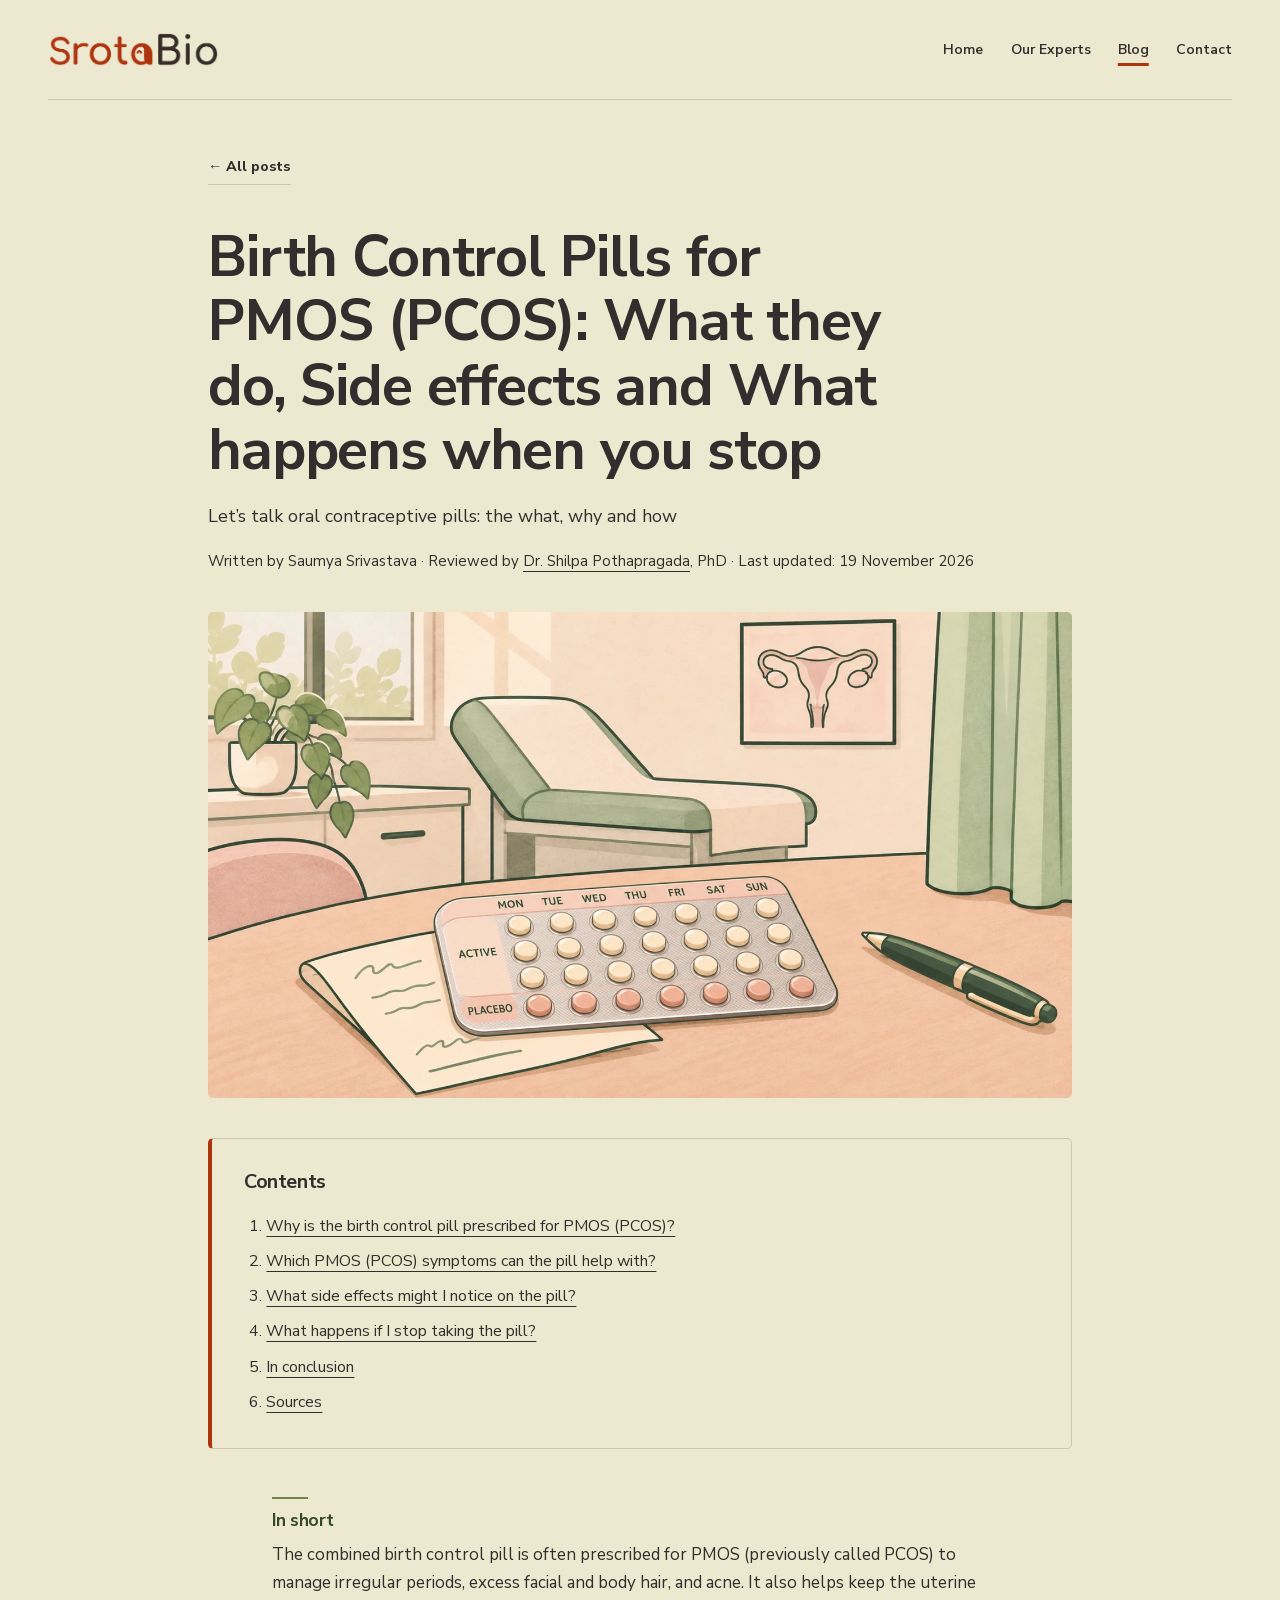
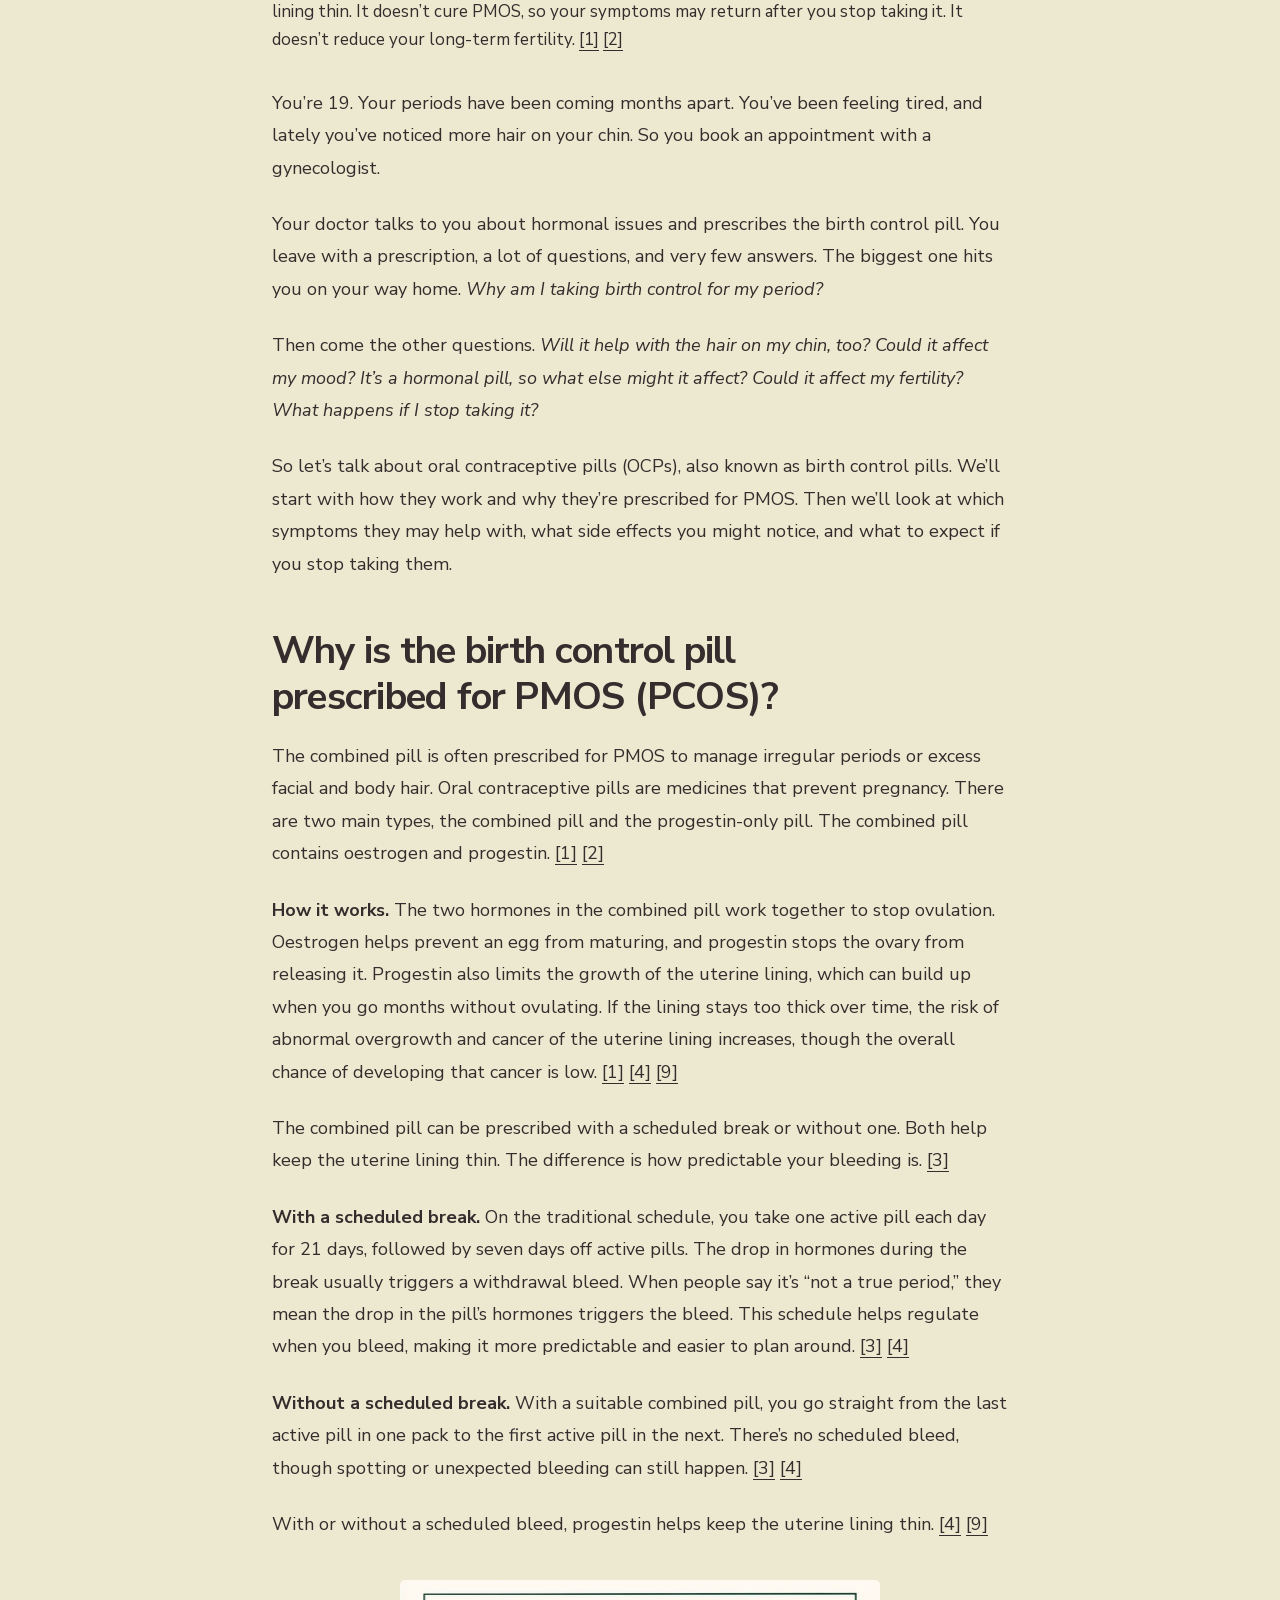
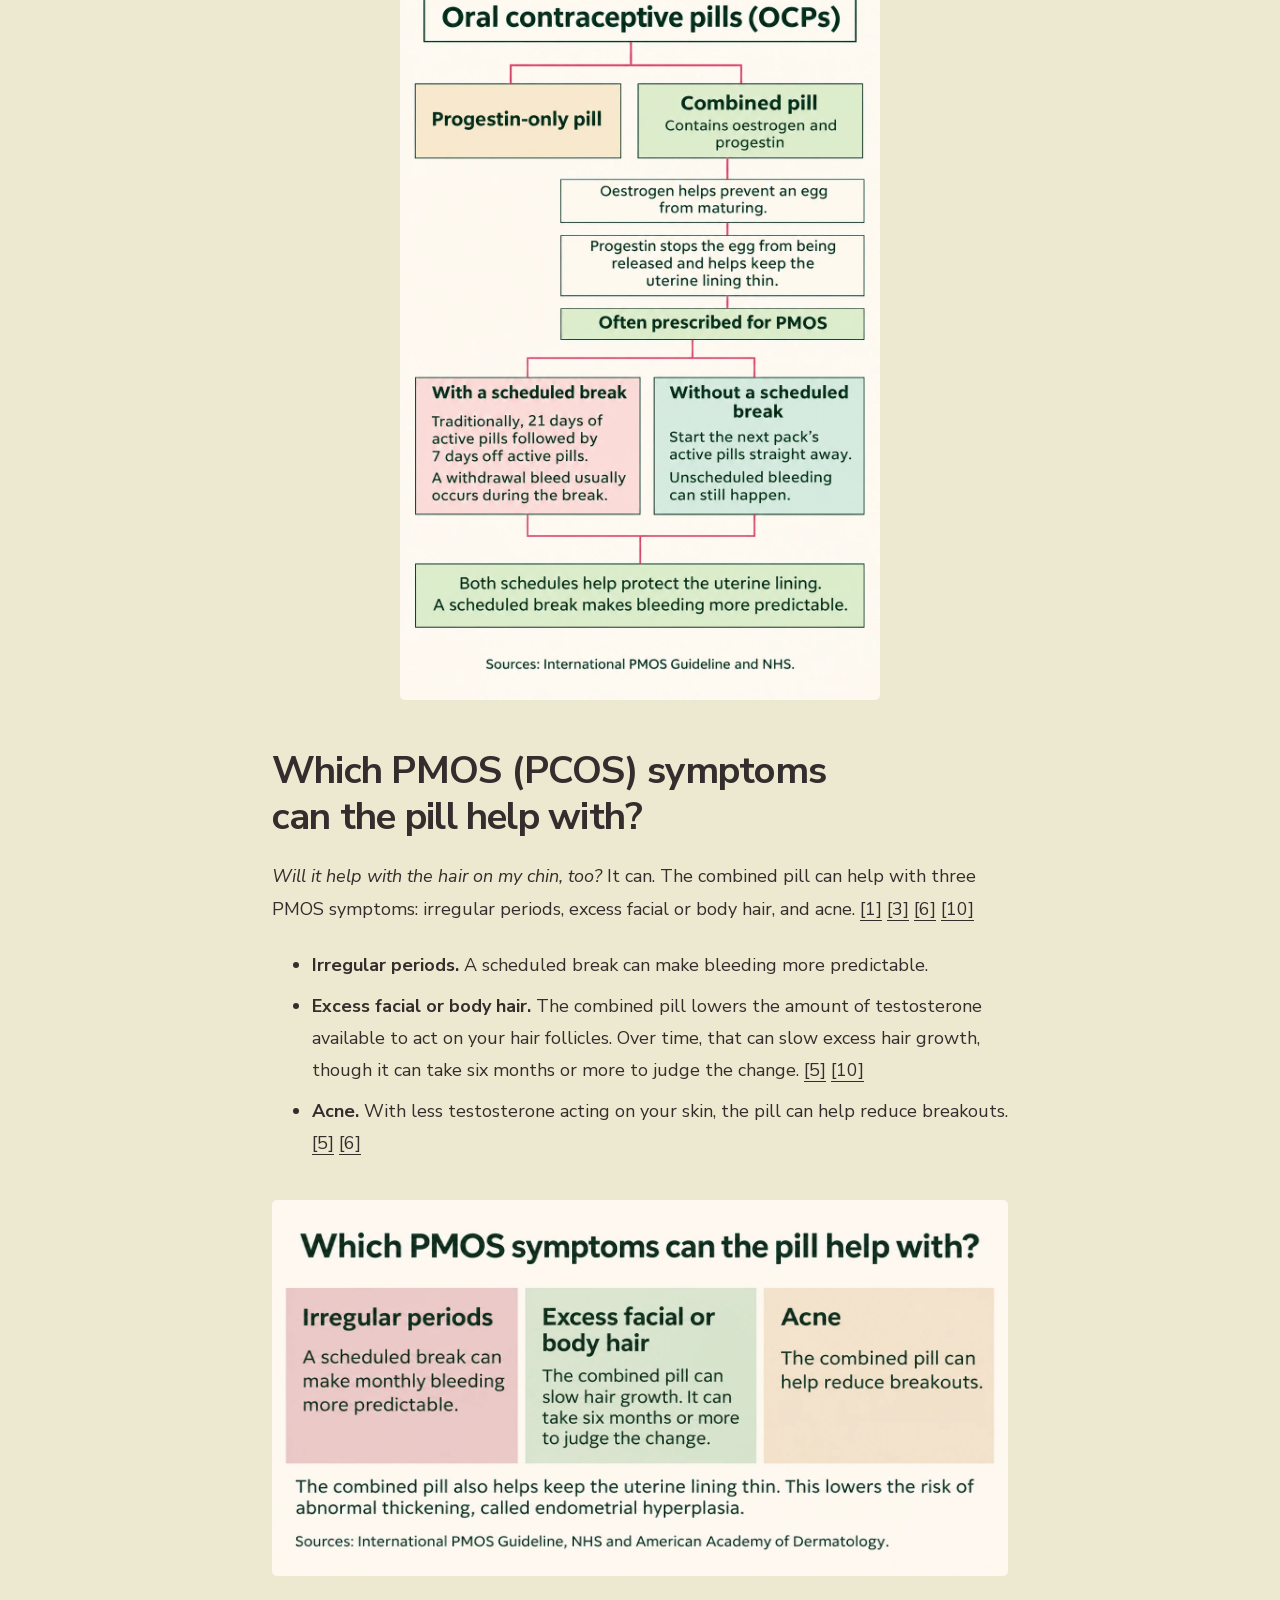
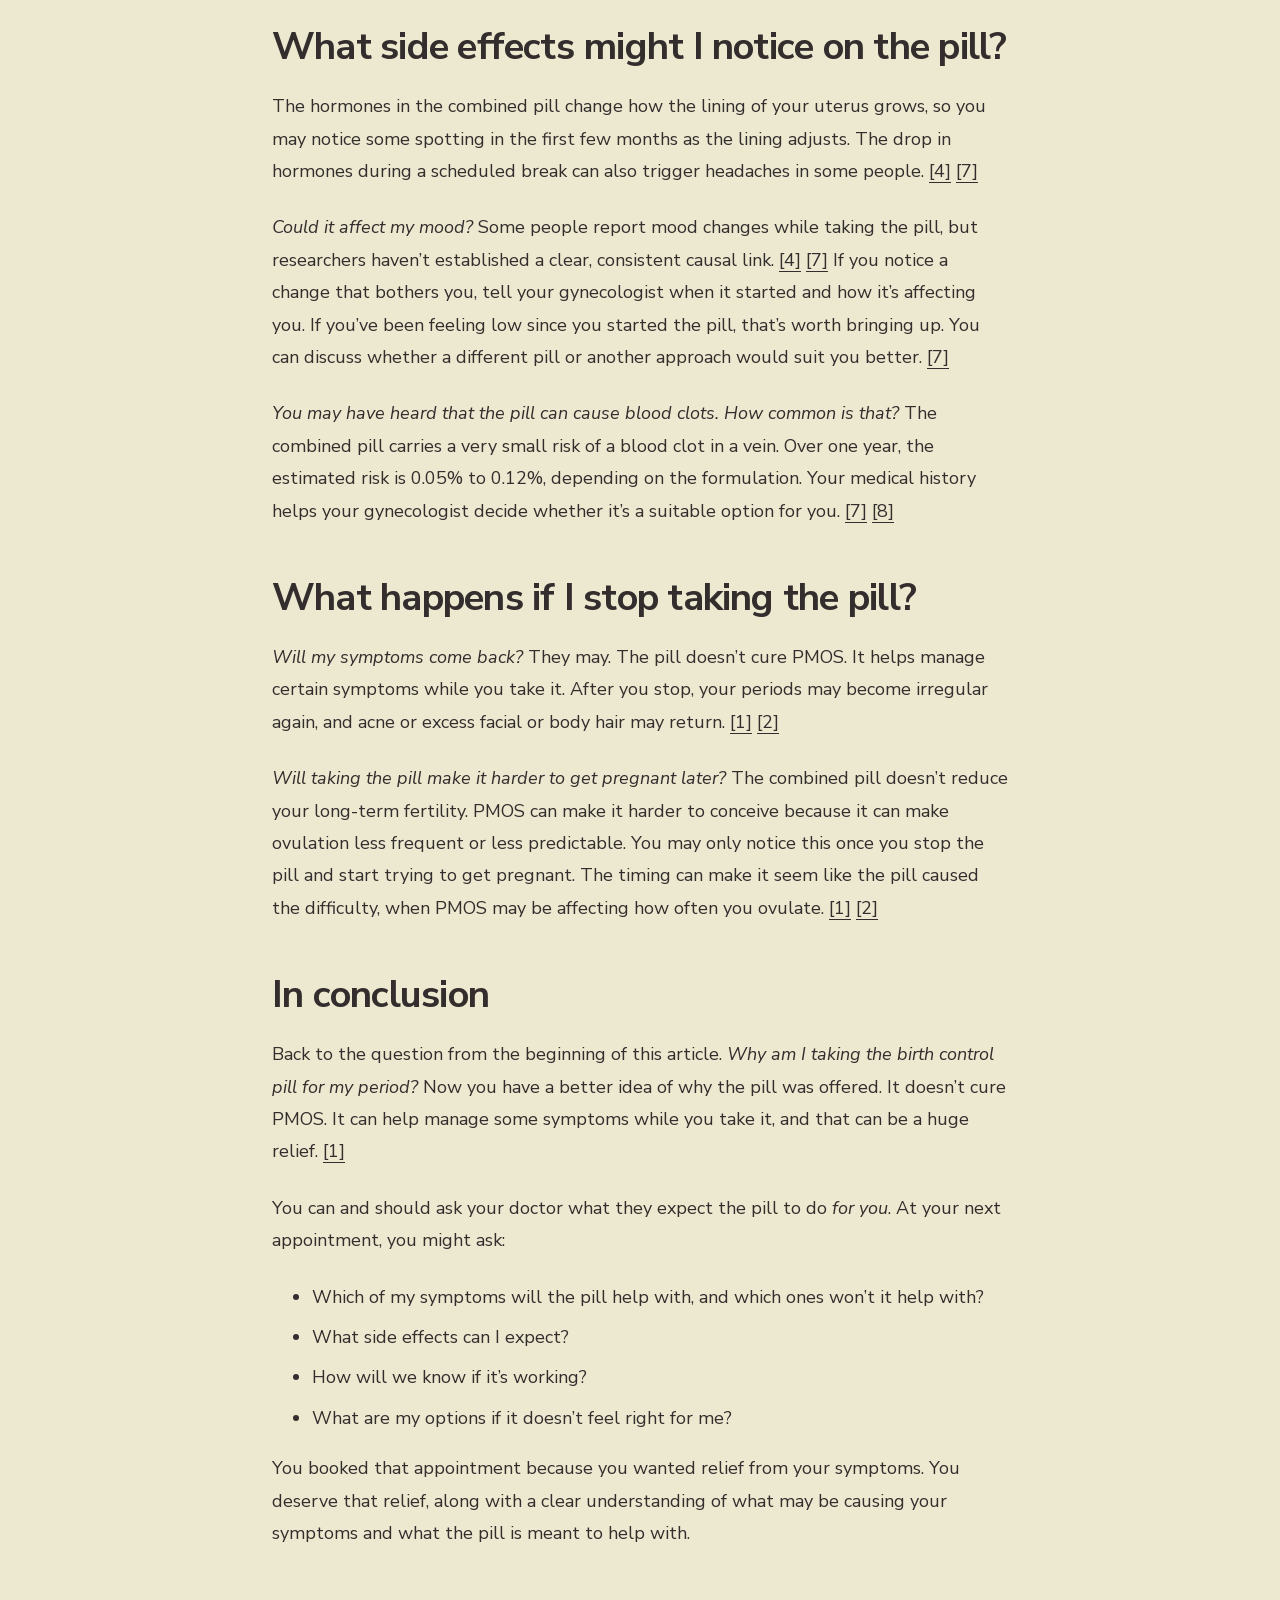
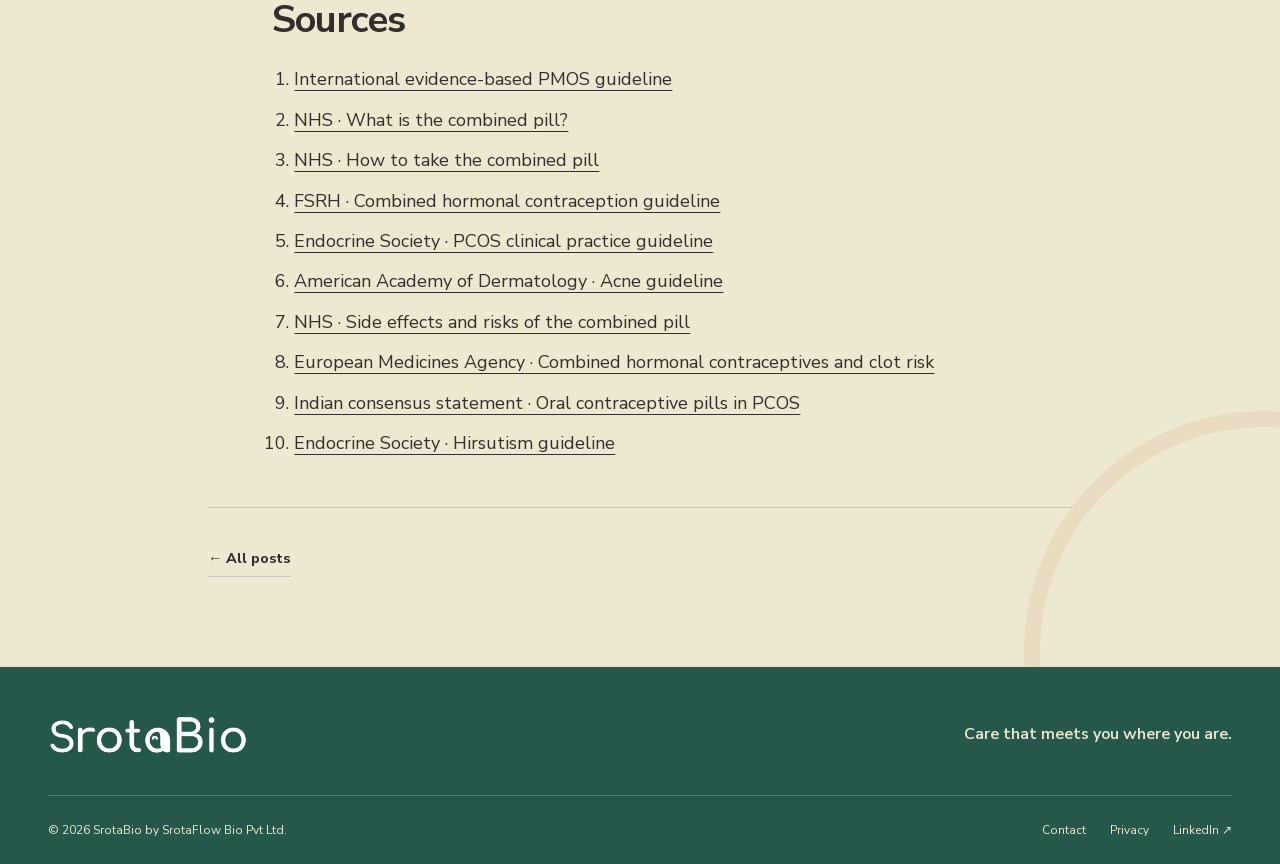
==== birth-control-pill-pmos-pcos/index.html @ 7d7db30c "Add the birth control pills for PMOS article" ====
<!doctype html>
<html lang="en">
<head>
    <script async src="https://www.googletagmanager.com/gtm.js?id=GTM-58PBRJK6"></script>
<script>
  window.dataLayer = window.dataLayer || [];
  function gtag(){dataLayer.push(arguments);}
  gtag('js', new Date());
</script>
<meta charset="utf-8">
<meta name="viewport" content="width=device-width, initial-scale=1"><title>Birth Control Pills for PMOS (PCOS): What they do, Side effects and What happens when you stop · SrotaBio</title>
<meta name="description" content="Why the birth control pill is prescribed for PMOS (PCOS), which symptoms it helps with, side effects, and what happens when you stop.">
<meta name="theme-color" content="#EDE9D0">
<meta property="og:title" content="Birth Control Pills for PMOS (PCOS): What they do, Side effects and What happens when you stop · SrotaBio">
<meta property="og:description" content="Why the birth control pill is prescribed for PMOS (PCOS), which symptoms it helps with, side effects, and what happens when you stop.">
<meta property="og:type" content="article">
<meta property="og:site_name" content="SrotaBio">
<link rel="icon" href="../assets/identity/favicon.png?v=20261113-2" sizes="32x32">
<link rel="apple-touch-icon" href="../assets/identity/apple-touch-icon.png?v=20261113-2">
<link rel="stylesheet" href="../styles.css?v=20261113-1">
<script defer src="../site-config.js?v=20261113-4">
</script>
<script defer src="../script.js?v=20261113-4">
</script>
<link rel="stylesheet" href="../footer.css?v=20261113-6">
<link rel="stylesheet" href="../blog.css">
<link rel="canonical" href="https://srotabio.com/birth-control-pill-pmos-pcos/">
<meta property="og:url" content="https://srotabio.com/birth-control-pill-pmos-pcos/">
<meta property="og:image" content="https://srotabio.com/assets/blog/birth-control-pill-pmos-pcos/birth-control-pills.webp">
<script type="application/ld+json">
{
  "@context": "https://schema.org",
  "@type": "MedicalWebPage",
  "headline": "Birth Control Pills for PMOS (PCOS): What They Do, Side Effects and Stopping",
  "description": "Why the birth control pill is prescribed for PMOS (PCOS), which symptoms it helps with, side effects, and what happens when you stop.",
  "url": "https://srotabio.com/birth-control-pill-pmos-pcos/",
  "inLanguage": "en",
  "datePublished": "2026-11-19",
  "dateModified": "2026-11-19",
  "lastReviewed": "2026-11-19",
  "author": {
    "@type": "Person",
    "name": "Saumya Srivastava"
  },
  "reviewedBy": {
    "@type": "Person",
    "name": "Dr. Shilpa Pothapragada",
    "honorificSuffix": "PhD",
    "jobTitle": "Chief Scientific Advisor, SrotaBio"
  },
  "publisher": {
    "@type": "Organization",
    "name": "SrotaBio",
    "url": "https://srotabio.com"
  },
  "about": {
    "@type": "MedicalCondition",
    "name": "Polyendocrine metabolic ovarian syndrome (PMOS)",
    "alternateName": "Polycystic ovary syndrome (PCOS)"
  },
  "mentions": {
    "@type": "Drug",
    "name": "Combined oral contraceptive pill"
  },
  "citation": [
    "https://www.monash.edu/medicine/mchri/pcos/guideline",
    "https://www.nhs.uk/contraception/methods-of-contraception/combined-pill/what-is-it/",
    "https://www.nhs.uk/contraception/methods-of-contraception/combined-pill/how-to-take-it/",
    "https://www.cosrh.org/Common/Uploaded%20files/documents/fsrh-guideline-combined-hormonal-contraception-october-2023.pdf",
    "https://pmc.ncbi.nlm.nih.gov/articles/PMC5399492/",
    "https://www.aad.org/member/clinical-quality/guidelines/acne",
    "https://www.nhs.uk/contraception/methods-of-contraception/combined-pill/side-effects/",
    "https://www.ema.europa.eu/en/documents/referral/benefits-combined-hormonal-contraceptives-chcs-continue-outweigh-risks_en.pdf",
    "https://pmc.ncbi.nlm.nih.gov/articles/PMC6094524/",
    "https://www.endocrine.org/clinical-practice-guidelines/hirsutism"
  ]
}
</script>
</head>
<body class="blog-page">
<a class="skip-link" href="#main">Skip to content</a>
<header class="site-header wrap"><a class="brand" href="../index.html" aria-label="SrotaBio home"><img src="../assets/identity/srotabio-wordmark-light.png?v=20261113-2" width="728" height="146" alt="SrotaBio"></a>
<button class="menu-toggle" aria-expanded="false" aria-controls="navigation">Menu <span aria-hidden="true">+</span>
</button>
<nav id="navigation" aria-label="Main navigation"><a href="../index.html">Home</a><a href="../experts.html">Our Experts</a><a href="../blog.html" aria-current="location">Blog</a><a href="../contact.html">Contact</a>
</nav>
</header>
<main id="main">
<article class="post post-pill wrap">
<header class="post-header">
<a class="text-link" href="../blog.html">← All posts</a>
<h1>Birth Control Pills for PMOS (PCOS): What they do, Side effects and What happens when you stop</h1>
<p class="post-subtitle">Let’s talk oral contraceptive pills: the what, why and how</p>
<p class="post-byline">Written by Saumya Srivastava · Reviewed by <a href="../experts.html">Dr. Shilpa Pothapragada</a>, PhD · Last updated: <time datetime="2026-11-19">19 November 2026</time></p>
</header>
<figure class="post-figure">
<img src="../assets/blog/birth-control-pill-pmos-pcos/birth-control-pills.webp" width="1536" height="864" alt="Illustration of a birth control pill pack on a desk in a clinic" fetchpriority="high">
</figure>
<nav class="post-contents" aria-labelledby="contents-title">
<h2 id="contents-title">Contents</h2>
<ol>
<li><a href="#why-the-pill-is-prescribed">Why is the birth control pill prescribed for PMOS (PCOS)?</a></li>
<li><a href="#symptoms-the-pill-can-help-with">Which PMOS (PCOS) symptoms can the pill help with?</a></li>
<li><a href="#possible-side-effects">What side effects might I notice on the pill?</a></li>
<li><a href="#what-happens-when-you-stop">What happens if I stop taking the pill?</a></li>
<li><a href="#conclusion">In conclusion</a></li>
<li><a href="#sources">Sources</a></li>
</ol>
</nav>
<div class="post-body">
<section class="post-summary" aria-labelledby="in-short">
<h2 id="in-short">In short</h2>
<p>The combined birth control pill is often prescribed for PMOS (previously called PCOS) to manage irregular periods, excess facial and body hair, and acne. It also helps keep the uterine lining thin. It doesn’t cure PMOS, so your symptoms may return after you stop taking it. It doesn’t reduce your long-term fertility. <a href="https://www.monash.edu/medicine/mchri/pcos/guideline">[1]</a> <a href="https://www.nhs.uk/contraception/methods-of-contraception/combined-pill/what-is-it/">[2]</a></p>
</section>
<p>You’re 19. Your periods have been coming months apart. You’ve been feeling tired, and lately you’ve noticed more hair on your chin. So you book an appointment with a gynecologist.</p>
<p>Your doctor talks to you about hormonal issues and prescribes the birth control pill. You leave with a prescription, a lot of questions, and very few answers. The biggest one hits you on your way home. <em>Why am I taking birth control for my period?</em></p>
<p>Then come the other questions. <em>Will it help with the hair on my chin, too? Could it affect my mood? It’s a hormonal pill, so what else might it affect? Could it affect my fertility? What happens if I stop taking it?</em></p>
<p>So let’s talk about oral contraceptive pills (OCPs), also known as birth control pills. We’ll start with how they work and why they’re prescribed for PMOS. Then we’ll look at which symptoms they may help with, what side effects you might notice, and what to expect if you stop taking them.</p>
<h2 id="why-the-pill-is-prescribed">Why is the birth control pill prescribed for PMOS (PCOS)?</h2>
<p>The combined pill is often prescribed for PMOS to manage irregular periods or excess facial and body hair. Oral contraceptive pills are medicines that prevent pregnancy. There are two main types, the combined pill and the progestin-only pill. The combined pill contains oestrogen and progestin. <a href="https://www.monash.edu/medicine/mchri/pcos/guideline">[1]</a> <a href="https://www.nhs.uk/contraception/methods-of-contraception/combined-pill/what-is-it/">[2]</a></p>
<p><strong>How it works.</strong> The two hormones in the combined pill work together to stop ovulation. Oestrogen helps prevent an egg from maturing, and progestin stops the ovary from releasing it. Progestin also limits the growth of the uterine lining, which can build up when you go months without ovulating. If the lining stays too thick over time, the risk of abnormal overgrowth and cancer of the uterine lining increases, though the overall chance of developing that cancer is low. <a href="https://www.monash.edu/medicine/mchri/pcos/guideline">[1]</a> <a href="https://www.cosrh.org/Common/Uploaded%20files/documents/fsrh-guideline-combined-hormonal-contraception-october-2023.pdf">[4]</a> <a href="https://pmc.ncbi.nlm.nih.gov/articles/PMC6094524/">[9]</a></p>
<p>The combined pill can be prescribed with a scheduled break or without one. Both help keep the uterine lining thin. The difference is how predictable your bleeding is. <a href="https://www.nhs.uk/contraception/methods-of-contraception/combined-pill/how-to-take-it/">[3]</a></p>
<p><strong>With a scheduled break.</strong> On the traditional schedule, you take one active pill each day for 21 days, followed by seven days off active pills. The drop in hormones during the break usually triggers a withdrawal bleed. When people say it’s “not a true period,” they mean the drop in the pill’s hormones triggers the bleed. This schedule helps regulate when you bleed, making it more predictable and easier to plan around. <a href="https://www.nhs.uk/contraception/methods-of-contraception/combined-pill/how-to-take-it/">[3]</a> <a href="https://www.cosrh.org/Common/Uploaded%20files/documents/fsrh-guideline-combined-hormonal-contraception-october-2023.pdf">[4]</a></p>
<p><strong>Without a scheduled break.</strong> With a suitable combined pill, you go straight from the last active pill in one pack to the first active pill in the next. There’s no scheduled bleed, though spotting or unexpected bleeding can still happen. <a href="https://www.nhs.uk/contraception/methods-of-contraception/combined-pill/how-to-take-it/">[3]</a> <a href="https://www.cosrh.org/Common/Uploaded%20files/documents/fsrh-guideline-combined-hormonal-contraception-october-2023.pdf">[4]</a></p>
<p>With or without a scheduled bleed, progestin helps keep the uterine lining thin. <a href="https://www.cosrh.org/Common/Uploaded%20files/documents/fsrh-guideline-combined-hormonal-contraception-october-2023.pdf">[4]</a> <a href="https://pmc.ncbi.nlm.nih.gov/articles/PMC6094524/">[9]</a></p>
<figure class="post-figure post-figure--portrait">
<a href="../assets/blog/birth-control-pill-pmos-pcos/pill-schedules.webp" aria-label="Open image at full size: Flowchart comparing progestin-only and combined pills. The combined pill contains oestrogen and progestin. Taking it with a break makes bleeding more predictable. Both schedules protect the uterine lining, and unscheduled bleeding can still occur on the continuous schedule."><img src="../assets/blog/birth-control-pill-pmos-pcos/pill-schedules.webp" width="1024" height="1536" alt="Flowchart comparing progestin-only and combined pills. The combined pill contains oestrogen and progestin. Taking it with a break makes bleeding more predictable. Both schedules protect the uterine lining, and unscheduled bleeding can still occur on the continuous schedule." loading="lazy" decoding="async"></a>
</figure>
<h2 id="symptoms-the-pill-can-help-with">Which PMOS (PCOS) symptoms can the pill help with?</h2>
<p><em>Will it help with the hair on my chin, too?</em> It can. The combined pill can help with three PMOS symptoms: irregular periods, excess facial or body hair, and acne. <a href="https://www.monash.edu/medicine/mchri/pcos/guideline">[1]</a> <a href="https://www.nhs.uk/contraception/methods-of-contraception/combined-pill/how-to-take-it/">[3]</a> <a href="https://www.aad.org/member/clinical-quality/guidelines/acne">[6]</a> <a href="https://www.endocrine.org/clinical-practice-guidelines/hirsutism">[10]</a></p>
<ul>
<li><strong>Irregular periods.</strong> A scheduled break can make bleeding more predictable.</li>
<li><strong>Excess facial or body hair.</strong> The combined pill lowers the amount of testosterone available to act on your hair follicles. Over time, that can slow excess hair growth, though it can take six months or more to judge the change. <a href="https://pmc.ncbi.nlm.nih.gov/articles/PMC5399492/">[5]</a> <a href="https://www.endocrine.org/clinical-practice-guidelines/hirsutism">[10]</a></li>
<li><strong>Acne.</strong> With less testosterone acting on your skin, the pill can help reduce breakouts. <a href="https://pmc.ncbi.nlm.nih.gov/articles/PMC5399492/">[5]</a> <a href="https://www.aad.org/member/clinical-quality/guidelines/acne">[6]</a></li>
</ul>
<figure class="post-figure">
<a href="../assets/blog/birth-control-pill-pmos-pcos/symptoms-the-pill-can-help-with.webp" aria-label="Open image at full size: Infographic showing how combined pills can help with irregular periods, excess facial or body hair, and acne, and help keep the uterine lining thin."><img src="../assets/blog/birth-control-pill-pmos-pcos/symptoms-the-pill-can-help-with.webp" width="1536" height="786" alt="Infographic showing how combined pills can help with irregular periods, excess facial or body hair, and acne, and help keep the uterine lining thin." loading="lazy" decoding="async"></a>
</figure>
<h2 id="possible-side-effects">What side effects might I notice on the pill?</h2>
<p>The hormones in the combined pill change how the lining of your uterus grows, so you may notice some spotting in the first few months as the lining adjusts. The drop in hormones during a scheduled break can also trigger headaches in some people. <a href="https://www.cosrh.org/Common/Uploaded%20files/documents/fsrh-guideline-combined-hormonal-contraception-october-2023.pdf">[4]</a> <a href="https://www.nhs.uk/contraception/methods-of-contraception/combined-pill/side-effects/">[7]</a></p>
<p><em>Could it affect my mood?</em> Some people report mood changes while taking the pill, but researchers haven’t established a clear, consistent causal link. <a href="https://www.cosrh.org/Common/Uploaded%20files/documents/fsrh-guideline-combined-hormonal-contraception-october-2023.pdf">[4]</a> <a href="https://www.nhs.uk/contraception/methods-of-contraception/combined-pill/side-effects/">[7]</a> If you notice a change that bothers you, tell your gynecologist when it started and how it’s affecting you. If you’ve been feeling low since you started the pill, that’s worth bringing up. You can discuss whether a different pill or another approach would suit you better. <a href="https://www.nhs.uk/contraception/methods-of-contraception/combined-pill/side-effects/">[7]</a></p>
<p><em>You may have heard that the pill can cause blood clots. How common is that?</em> The combined pill carries a very small risk of a blood clot in a vein. Over one year, the estimated risk is 0.05% to 0.12%, depending on the formulation. Your medical history helps your gynecologist decide whether it’s a suitable option for you. <a href="https://www.nhs.uk/contraception/methods-of-contraception/combined-pill/side-effects/">[7]</a> <a href="https://www.ema.europa.eu/en/documents/referral/benefits-combined-hormonal-contraceptives-chcs-continue-outweigh-risks_en.pdf">[8]</a></p>
<h2 id="what-happens-when-you-stop">What happens if I stop taking the pill?</h2>
<p><em>Will my symptoms come back?</em> They may. The pill doesn’t cure PMOS. It helps manage certain symptoms while you take it. After you stop, your periods may become irregular again, and acne or excess facial or body hair may return. <a href="https://www.monash.edu/medicine/mchri/pcos/guideline">[1]</a> <a href="https://www.nhs.uk/contraception/methods-of-contraception/combined-pill/what-is-it/">[2]</a></p>
<p><em>Will taking the pill make it harder to get pregnant later?</em> The combined pill doesn’t reduce your long-term fertility. PMOS can make it harder to conceive because it can make ovulation less frequent or less predictable. You may only notice this once you stop the pill and start trying to get pregnant. The timing can make it seem like the pill caused the difficulty, when PMOS may be affecting how often you ovulate. <a href="https://www.monash.edu/medicine/mchri/pcos/guideline">[1]</a> <a href="https://www.nhs.uk/contraception/methods-of-contraception/combined-pill/what-is-it/">[2]</a></p>
<h2 id="conclusion">In conclusion</h2>
<p>Back to the question from the beginning of this article. <em>Why am I taking the birth control pill for my period?</em> Now you have a better idea of why the pill was offered. It doesn’t cure PMOS. It can help manage some symptoms while you take it, and that can be a huge relief. <a href="https://www.monash.edu/medicine/mchri/pcos/guideline">[1]</a></p>
<p>You can and should ask your doctor what they expect the pill to do <em>for you</em>. At your next appointment, you might ask:</p>
<ul>
<li>Which of my symptoms will the pill help with, and which ones won’t it help with?</li>
<li>What side effects can I expect?</li>
<li>How will we know if it’s working?</li>
<li>What are my options if it doesn’t feel right for me?</li>
</ul>
<p>You booked that appointment because you wanted relief from your symptoms. You deserve that relief, along with a clear understanding of what may be causing your symptoms and what the pill is meant to help with.</p>
<h2 id="sources">Sources</h2>
<ol class="post-sources">
<li><a href="https://www.monash.edu/medicine/mchri/pcos/guideline">International evidence-based PMOS guideline</a></li>
<li><a href="https://www.nhs.uk/contraception/methods-of-contraception/combined-pill/what-is-it/">NHS · What is the combined pill?</a></li>
<li><a href="https://www.nhs.uk/contraception/methods-of-contraception/combined-pill/how-to-take-it/">NHS · How to take the combined pill</a></li>
<li><a href="https://www.cosrh.org/Common/Uploaded%20files/documents/fsrh-guideline-combined-hormonal-contraception-october-2023.pdf">FSRH · Combined hormonal contraception guideline</a></li>
<li><a href="https://pmc.ncbi.nlm.nih.gov/articles/PMC5399492/">Endocrine Society · PCOS clinical practice guideline</a></li>
<li><a href="https://www.aad.org/member/clinical-quality/guidelines/acne">American Academy of Dermatology · Acne guideline</a></li>
<li><a href="https://www.nhs.uk/contraception/methods-of-contraception/combined-pill/side-effects/">NHS · Side effects and risks of the combined pill</a></li>
<li><a href="https://www.ema.europa.eu/en/documents/referral/benefits-combined-hormonal-contraceptives-chcs-continue-outweigh-risks_en.pdf">European Medicines Agency · Combined hormonal contraceptives and clot risk</a></li>
<li><a href="https://pmc.ncbi.nlm.nih.gov/articles/PMC6094524/">Indian consensus statement · Oral contraceptive pills in PCOS</a></li>
<li><a href="https://www.endocrine.org/clinical-practice-guidelines/hirsutism">Endocrine Society · Hirsutism guideline</a></li>
</ol>
</div>
<footer class="post-footer"><a class="text-link" href="../blog.html">← All posts</a></footer>
</article>
</main>
<footer class="site-footer">
<div class="wrap">
<div class="footer-top"><a class="brand" href="../index.html"><img src="../assets/identity/srotabio-wordmark-dark.png?v=20261113-2" width="728" height="146" alt="SrotaBio"></a>
<p>Care that meets you where you are.</p>
</div>
<div class="footer-bottom"><span>© <span id="year">2026</span> SrotaBio <span class="footer-legal">by SrotaFlow Bio Pvt Ltd.</span></span>
<div><a href="../contact.html">Contact</a><a href="../privacy.html">Privacy</a><a href="https://www.linkedin.com/company/srotabio/">LinkedIn ↗</a>
</div>
</div>
</div>
</footer>
</body>
</html>
---- styles.css ----
@font-face {
  font-family:"Comfortaa";
  src:url('assets/fonts/Comfortaa-latin-wght.woff2') format('woff2');
  font-style:normal;
  font-weight:300 700;
  font-display:swap;
}
@font-face {
  font-family:"Nunito Sans";
  src:url('assets/fonts/NunitoSans-latin-wght.woff2') format('woff2');
  font-style:normal;
  font-weight:200 1000;
  font-display:swap;
}
@font-face {
  font-family:"Nunito Sans";
  src:url('assets/fonts/NunitoSans-Italic-latin-wght.woff2') format('woff2');
  font-style:italic;
  font-weight:200 1000;
  font-display:swap;
}
:root {
  /* Primary */
  --color-primary:#AE340E;
  --color-green:#0EAD83;
  /* Secondary */
  --color-teal:#0EA2AD;
  --color-berry:#AD0E2E;
  --color-forest:#25584B;
  --color-yellow:#E3DD6F;
  /* Accent and neutrals */
  --color-accent:#EDE9D0;
  --color-text:#332E2D;
  --color-white:#FFFFFF;
  /* Typography */
  --font-heading:"Comfortaa",sans-serif;
  --font-body:"Nunito Sans",sans-serif;
  /* Site roles mapped onto the brand palette */
  --cream:var(--color-accent);
  --iron:var(--color-text);
  --blue:var(--color-forest);
  --lime:var(--color-primary);
  --panel:var(--color-forest);
  --muted:var(--iron);
  --line:rgba(51,46,45,.18);
  --soft:var(--color-white);
  --font:var(--font-body);
  --gap:clamp(4rem,7vw,7rem);
}
* {
  box-sizing:border-box;
}
html {
  scroll-behavior:smooth;
  scroll-padding-top:7rem;
}
body {
  margin:0;
  overflow-x:hidden;
  background:var(--cream);
  color:var(--iron);
  font-family:var(--font);
  font-size:16px;
  line-height:1.7;
  -webkit-font-smoothing:antialiased;
}
main {
  position:relative;
  isolation:isolate;
  overflow:clip;
}
main::after {
  position:absolute;
  z-index:-1;
  right:-14rem;
  bottom:-14rem;
  width:28rem;
  height:28rem;
  border:clamp(.6rem,1.3vw,1.15rem) solid var(--lime);
  border-radius:50%;
  content:"";
  opacity:.08;
  pointer-events:none;
}
h1,h2,h3,p {
  margin:0 0 1.25rem;
}
h1,h2,h3 {
  font-family:var(--font-heading);
  font-weight:700;
  letter-spacing:-.02em;
  line-height:1.08;
  text-wrap:balance;
}
h1 {
  font-size:clamp(2.8rem,5.3vw,5rem);
}
h2 {
  font-size:clamp(2rem,3.35vw,3.25rem);
}
h3 {
  font-size:1.65rem;
  letter-spacing:-.015em;
}
a {
  color:inherit;
  text-underline-offset:5px;
}
img {
  display:block;
  max-width:100%;
  height:auto;
}
button,input {
  font:inherit;
}
button,a,input,summary {
  -webkit-tap-highlight-color:transparent;
}
a:focus-visible,button:focus-visible,input:focus-visible,summary:focus-visible {
  outline:3px solid var(--iron);
  outline-offset:5px;
}
a:hover {
  text-decoration-thickness:2px;
}
.wrap {
  width:min(100% - 6rem,1200px);
  margin-inline:auto;
}
.site-header {
  position:relative;
  z-index:2;
  display:flex;
  align-items:center;
  justify-content:space-between;
  gap:2rem;
  min-height:100px;
  border-bottom:1px solid var(--line);
}
.brand {
  flex-shrink:0;
}
.brand img {
  width:171px;
  height:auto;
}
.site-header nav {
  display:flex;
  gap:1.7rem;
  align-items:center;
  font-size:.875rem;
  font-weight:650;
}
.site-header nav a {
  text-decoration:none;
  padding:.6rem 0;
}
.site-header nav a:hover,.site-header nav a[aria-current] {
  text-decoration:underline;
  text-decoration-color:var(--lime);
  text-decoration-thickness:3px;
  text-underline-offset:9px;
}
.menu-toggle {
  display:none;
}
.skip-link {
  position:absolute;
  z-index:20;
  top:-100px;
  left:1rem;
  background:var(--panel);
  color:var(--cream);
  padding:1rem;
}
.skip-link:focus {
  top:1rem;
}
.eyebrow {
  font-size:.75rem;
  font-weight:750;
  letter-spacing:.12em;
  text-transform:uppercase;
  line-height:1.6;
  margin-bottom:1.3rem;
}
.signal {
  display:inline-block;
  width:7px;
  height:7px;
  background:var(--lime);
  margin:0 7px 2px 0;
}
.text-lime {
  color:var(--lime);
}
.title-accent {
  color:inherit;
  text-decoration:underline;
  text-decoration-color:var(--lime);
  text-decoration-thickness:.08em;
  text-underline-offset:.12em;
}
.lead {
  font-size:clamp(1.05rem,1.6vw,1.25rem);
  line-height:1.7;
  max-width:620px;
  color:var(--muted);
}
.large-copy {
  font-size:clamp(1.2rem,1.8vw,1.45rem);
  line-height:1.6;
  letter-spacing:-.02em;
}
.button {
  display:inline-flex;
  align-items:center;
  justify-content:center;
  gap:1.5rem;
  background:var(--color-primary);
  color:var(--color-white);
  border:1px solid var(--color-primary);
  border-radius:5px;
  padding:.95rem 1.3rem;
  font-size:.875rem;
  font-weight:700;
  text-decoration:none;
  cursor:pointer;
  min-height:50px;
  transition:transform .18s,box-shadow .18s;
}
.button:hover {
  transform:translateY(-2px);
  box-shadow:0 3px 0 var(--color-text);
}
.button-light {
  background:var(--cream);
  color:var(--color-text);
  border-color:var(--cream);
}
.button:disabled {
  cursor:wait;
  opacity:.7;
  transform:none;
}
.text-link {
  display:inline-flex;
  gap:1.1rem;
  align-items:center;
  text-decoration:none;
  font-size:.9rem;
  font-weight:750;
  padding:.35rem 0;
  border-bottom:1px solid var(--line);
}
.text-link:hover {
  border-color:var(--iron);
}
.actions {
  display:flex;
  align-items:center;
  gap:1.8rem;
  flex-wrap:wrap;
  margin-top:2rem;
}
.home-hero {
  position:relative;
  display:grid;
  grid-template-columns:1.35fr 1fr;
  gap:clamp(3rem,6vw,6rem);
  padding-block:4rem 4.5rem;
  align-items:center;
}
.home-hero::before,
.page-intro::before {
  position:absolute;
  z-index:-1;
  top:-17rem;
  left:calc((100vw - 100%) / -2 - 6.3rem);
  width:42.6rem;
  height:42.6rem;
  border:clamp(.6rem,1.3vw,1.15rem) solid var(--lime);
  border-radius:50%;
  background:transparent;
  content:"";
  filter:none;
  opacity:.08;
}
.hero-copy h1 {
  font-size:clamp(2.9rem,4.55vw,4.4rem);
  margin-bottom:1.6rem;
}
.hero-copy .lead {
  max-width:480px;
}
.hero-footnote {
  font-size:.8rem;
  margin:1.6rem 0 0;
  color:var(--muted);
}
.event-feature {
  border:3px solid var(--color-yellow);
  background:var(--panel);
  color:var(--cream);
  padding:1.8rem 2rem 0;
  border-radius:6px;
  position:relative;
  overflow:visible;
  transform:none;
  transform-origin:center;
  box-shadow:0 3px 8px rgba(51,46,45,.10);
  transition:transform 220ms ease, box-shadow 220ms ease;
}
.event-card-link { text-decoration:none; }
.event-card-link::after { content:""; position:absolute; inset:0; border-radius:4px; z-index:1; }
.event-feature:has(.event-card-link:focus-visible) { outline:3px solid var(--iron); outline-offset:18px; }
.event-card-link:focus-visible { outline:none; }
.event-registration .button { position:relative; z-index:2; }
@media(min-width:761px) and (hover:hover) and (prefers-reduced-motion:no-preference) {
  .event-feature:hover { transform:translateY(-7px);
  box-shadow:-1px 1px 0 var(--lime),
    -2px 2px 0 var(--lime),
    -3px 3px 0 var(--lime),
    -4px 4px 0 var(--lime),
    -5px 5px 0 var(--lime),
    -6px 6px 0 var(--lime),
    -7px 7px 0 var(--lime),
    -8px 8px 0 var(--lime),
    -9px 9px 0 var(--lime),
    -10px 10px 0 var(--lime),
    -11px 11px 0 var(--lime),
    -12px 12px 0 var(--lime),
    -20px 25px 28px rgba(51,46,45,.23);
  }
}
.event-top {
  display:flex;
  justify-content:space-between;
  gap:1rem;
  align-items:center;
  margin-bottom:1.2rem;
}
.event-top .eyebrow {
  font-size:.75rem;
  margin:0;
}
.event-dot {
  height:11px;
  width:11px;
  background:var(--lime);
  border-radius:50%;
}
.event-feature h2 {
  font-size:clamp(2.2rem,3.1vw,3rem);
  margin-bottom:1.5rem;
}
.feature-person {
  display:grid;
  grid-template-columns:128px 1fr;
  gap:1.3rem;
  align-items:center;
  margin-top:2rem;
}
.feature-person img {
  width:128px;
  height:150px;
  object-fit:cover;
  object-position:50% 25%;
  border-radius:3px;
}
.feature-person span {
  display:block;
  font-size:.75rem;
}
.feature-person strong {
  display:block;
  line-height:1.4;
  font-size:1.2rem;
  letter-spacing:-.025em;
  margin:.4rem 0;
}
.event-bottom {
  display:flex;
  align-items:center;
  justify-content:space-between;
  gap:1rem;
  border-top:1px solid rgba(237,233,208,.25);
  margin-top:1.6rem;
  padding-block:1.2rem;
}
.event-bottom p {
  font-size:.8rem;
  line-height:1.8;
  margin:0;
}
.event-bottom p span {
  font-size:.75rem;
}
.event-bottom a {
  font-size:2rem;
  text-decoration:none;
  padding:.3rem .7rem;
}
.split {
  display:grid;
  grid-template-columns:1fr 1fr;
  gap:clamp(2rem,7vw,7rem);
}
.story-section {
  padding-block:3.5rem var(--gap);
  border-top:1px solid var(--line);
}
.story-section .split p:not(.large-copy) {
  color:var(--muted);
}
.story-section .eyebrow {
  margin-bottom:2rem;
}
.invitation-band {
  background:var(--panel);
  color:var(--cream);
  padding-block:4.5rem;
}
.invitation-band .eyebrow {
  border-left:3px solid var(--color-yellow);
  padding-left:1rem;
}
.invitation-band .button {
  margin-top:1rem;
}
.section {
  margin-block:var(--gap);
}
.section-heading {
  display:flex;
  justify-content:space-between;
  align-items:end;
  gap:2rem;
  margin-bottom:2.5rem;
}
.section-heading h2 {
  margin:0;
}
.section-heading>.text-link {
  flex-shrink:0;
}
.people-grid {
  display:grid;
  grid-template-columns:1.35fr 1fr;
  gap:1.5rem;
}
.person {
  border:1px solid var(--line);
  border-radius:6px;
  overflow:hidden;
}
.scientist,.founder {
  display:grid;
  grid-template-columns:160px 1fr;
  max-width:760px;
}
.person .portrait {
  width:100%;
  height:100%;
  object-fit:cover;
  object-position:center;
}
.person-copy {
  padding:2rem;
}
.person-copy .eyebrow {
  font-size:.75rem;
  margin-bottom:1rem;
}
.person-copy h3 {
  font-size:1.6rem;
}
.person-copy p:not(.eyebrow) {
  font-size:.875rem;
  color:var(--muted);
}
.about-page .person-copy p:not(.eyebrow) {
  font-weight:550;
}
.person-copy .text-link {
  font-size:.8rem;
}
.founder {
  background:var(--soft);
}
.portrait-placeholder {
  min-height:230px;
  display:grid;
  place-items:center;
  background:var(--blue);
  color:var(--cream);
  font-size:clamp(2.4rem,5vw,4.25rem);
  font-weight:800;
  letter-spacing:-.06em;
}
.social-links {
  display:flex;
  gap:.65rem;
  margin-top:1.25rem;
}
.social-link {
  width:2.5rem;
  height:2.5rem;
  display:grid;
  place-items:center;
  border:1px solid var(--line);
  border-radius:50%;
  color:var(--iron);
  text-decoration:none;
  transition:background-color .18s ease,color .18s ease,border-color .18s ease;
}
.social-link svg {
  width:1rem;
  height:1rem;
  fill:currentColor;
}
.social-link:hover {
  background:var(--color-primary);
  border-color:var(--color-primary);
  color:var(--cream);
}
.team-grid {
  display:grid;
  grid-template-columns:repeat(2,minmax(0,1fr));
  gap:1.5rem;
}
.member {
  display:grid;
  grid-template-columns:150px 1fr;
  background:var(--color-white);
}
.member .portrait,.member .portrait-placeholder {
  min-height:100%;
}
.member .portrait-placeholder {
  font-size:2.6rem;
}
.portrait-icon svg {
  width:2.5rem;
  height:2.5rem;
  fill:none;
  stroke:var(--cream);
  stroke-width:2;
  stroke-linejoin:round;
}
.founder-note blockquote {
  max-width:900px;
  margin:0;
  padding-left:clamp(1.25rem,3vw,2.5rem);
  border-left:4px solid var(--lime);
}
.founder-note blockquote p {
  font-size:clamp(1.25rem,2.2vw,1.75rem);
  font-weight:650;
  line-height:1.5;
  letter-spacing:-.015em;
}
.founder-note blockquote footer {
  font-size:.875rem;
  font-weight:800;
}
@media(max-width:760px) {
  .team-grid {
    grid-template-columns:1fr;
    gap:1rem;
  }
  .member {
    grid-template-columns:110px 1fr;
  }
  .member .portrait-placeholder {
    font-size:1.8rem;
  }
}
.writing-section {
  display:grid;
  grid-template-columns:1fr 1.5fr;
  gap:4rem;
}
.article-link {
  border-top:1px solid var(--iron);
  border-bottom:1px solid var(--line);
  padding:2rem 0;
  text-decoration:none;
  display:block;
}
.article-link h3 {
  font-size:2rem;
}
.article-link>p {
  color:var(--muted);
}
.article-link:hover h3 {
  text-decoration:underline;
  text-decoration-thickness:2px;
  text-underline-offset:5px;
}
.faq {
  display:grid;
  grid-template-columns:1fr 1.3fr;
  gap:4rem;
  margin-block:var(--gap);
}
details {
  border-top:1px solid var(--line);
}
details:last-child {
  border-bottom:1px solid var(--line);
}
summary {
  list-style:none;
  cursor:pointer;
  display:flex;
  justify-content:space-between;
  align-items:center;
  gap:1rem;
  padding:1.3rem 0;
  font-weight:650;
  font-size:.95rem;
}
summary::-webkit-details-marker {
  display:none;
}
summary:after {
  content:'+';
  font-size:1.5rem;
  font-weight:400;
}
details[open] summary:after {
  content:'−';
}
details p {
  font-size:.9rem;
  color:var(--muted);
  padding-right:2rem;
}
.signup {
  background:var(--panel);
  color:var(--cream);
  border-radius:7px;
  border-top:4px solid var(--color-yellow);
  padding:3rem;
  display:grid;
  grid-template-columns:1fr 1fr;
  align-items:center;
  gap:3rem;
  margin-block:var(--gap);
}
.signup h2 {
  font-size:2.2rem;
}
.signup p:not(.eyebrow) {
  font-size:.875rem;
  max-width:390px;
}
.signup .eyebrow {
  font-size:.75rem;
}
.signup form {
  min-width:0;
}
.signup label {
  display:block;
  font-size:.875rem;
  margin-bottom:.7rem;
}
.form-row {
  display:flex;
  flex-wrap:wrap;
  gap:.65rem;
}
input[type=email] {
  min-width:0;
  width:100%;
  background:var(--cream);
  color:var(--iron);
  border:2px solid transparent;
  padding:.9rem 1rem;
  border-radius:5px;
  font-size:1rem;
}
.form-row .button {
  width:100%;
}
input::placeholder {
  color:var(--muted);
}
.signup .form-note {
  font-size:.75rem!important;
  margin-top:1rem;
}
.form-status {
  min-height:1.5em;
  margin-bottom:0;
  font-size:.8rem!important;
}
.form-status[data-state=error] {
  font-weight:800;
}
.signup :focus-visible,.site-footer :focus-visible,.event-feature :focus-visible,.invitation-band :focus-visible {
  outline-color:var(--cream);
}
.signup input:focus-visible {
  outline-color:var(--cream);
  outline-offset:3px;
  border-color:var(--iron);
}
.contact-form-panel {
  align-items:start;
}
.contact-form-panel:has(> [hidden]) {
  grid-template-columns:minmax(0,34rem);
}
.contact-form-panel input[type=text],.contact-form-panel input[type=tel] {
  min-width:0;
  width:100%;
  background:var(--cream);
  color:var(--iron);
  border:2px solid transparent;
  padding:.9rem 1rem;
  border-radius:5px;
  font-size:1rem;
}
.contact-form-panel input:not([type=hidden])+label {
  margin-top:1.1rem;
}
.contact-form-panel input[aria-invalid=true] {
  border-color:var(--error,#ffb8ad);
}
.contact-form-panel .form-note {
  margin-bottom:1.25rem;
}
.contact-form-panel form .button {
  width:100%;
}
.contact-form-panel__call {
  padding-left:3rem;
  border-left:1px solid rgba(237,233,208,.25);
}
.contact-form-panel__call h2 {
  margin-bottom:1.5rem;
}
@media(max-width:760px) {
  .contact-form-panel__call {
    padding:2rem 0 0;
    border-left:0;
    border-top:1px solid rgba(237,233,208,.25);
  }
}
.honeypot {
  position:absolute;
  left:-10000px;
  width:1px;
  height:1px;
  overflow:hidden;
}
.site-footer {
  background:var(--panel);
  color:var(--cream);
  padding:3rem 0 1.5rem;
}
.footer-top {
  display:flex;
  justify-content:space-between;
  align-items:center;
  padding-bottom:2.5rem;
}
.footer-top .brand img {
  width:200px;
}
.footer-top p {
  font-weight:650;
  font-size:1rem;
  line-height:1.6;
  margin:0;
}
.footer-bottom {
  border-top:1px solid rgba(237,233,208,.25);
  padding-top:1.5rem;
  display:flex;
  justify-content:space-between;
  gap:1.5rem;
  font-size:.75rem;
  flex-wrap:wrap;
}
.footer-bottom div {
  display:flex;
  gap:1.5rem;
}
.footer-bottom a {
  text-decoration:none;
}
.page-intro {
  position:relative;
  padding-block:4.5rem 3.5rem;
}
.page-intro h1 {
  margin-bottom:1.5rem;
  max-width:950px;
}
.page-intro .lead {
  max-width:690px;
}
.page-intro>.button {
  margin-top:.5rem;
}
.event-detail {
  display:grid;
  grid-template-columns:1fr 1.1fr;
  gap:clamp(3rem,7vw,7rem);
  align-items:start;
}
.event-poster {
  background:var(--panel);
  color:var(--cream);
  padding:2rem;
  border-radius:6px;
}
.event-poster h2 {
  font-size:2.6rem;
}
.event-poster img {
  width:100%;
  max-height:370px;
  object-fit:cover;
  object-position:50% 25%;
  margin:1.5rem 0;
}
.event-poster>p:last-child {
  font-size:.8rem;
  margin:0;
  line-height:1.8;
}
.event-information {
  padding-top:.5rem;
}
.event-information h2 {
  font-size:2.2rem;
}
.event-information>p {
  color:var(--muted);
}
.event-facts {
  margin:2rem 0;
}
.event-facts>div {
  display:grid;
  grid-template-columns:70px 1fr;
  gap:1rem;
  padding:1rem 0;
  border-top:1px solid var(--line);
}
dt {
  font-size:.8rem;
  font-weight:750;
}
dd {
  margin:0;
  font-size:1rem;
  font-weight:650;
}
dd span {
  display:block;
  font-size:.8rem;
  font-weight:400;
  color:var(--muted);
  margin-top:.25rem;
}
.small-note {
  font-size:.8rem!important;
  color:var(--muted);
  line-height:1.6;
  display:block;
  margin-top:1rem;
}
.question-list>p {
  font-size:1.35rem;
  letter-spacing:-.02em;
  line-height:1.5;
  padding-bottom:1.5rem;
  border-bottom:1px solid var(--line);
}
.compact-callout {
  display:flex;
  justify-content:space-between;
  align-items:center;
  gap:2rem;
  padding:2.5rem;
  background:var(--soft);
  border-radius:6px;
  margin-block:var(--gap);
}
.compact-callout p {
  max-width:630px;
}
.compact-callout p:last-child {
  margin-bottom:0;
}
.compact-callout>.text-link {
  flex-shrink:0;
}
.compact-callout .eyebrow {
  font-size:.75rem;
  margin-bottom:.8rem;
}
.clinician-statement {
  border-block:1px solid var(--line);
  padding-block:3rem;
}
.statement {
  font-size:clamp(1.8rem,3vw,3rem);
  font-weight:650;
  line-height:1.4;
  letter-spacing:-.035em;
  max-width:850px;
  margin-bottom:2.5rem;
}
.clinician-statement .split p {
  color:var(--muted);
  margin:0;
}
.editorial-list>div {
  border-top:1px solid var(--line);
  padding-top:1.5rem;
  margin-bottom:2rem;
}
.editorial-list h3 {
  font-size:1.4rem;
}
.editorial-list p {
  color:var(--muted);
}
.contact-panel {
  background:var(--soft);
  border-left:4px solid var(--lime);
  border-radius:6px;
  padding:3rem;
  margin-block:var(--gap);
}
.contact-panel>p {
  max-width:550px;
}
.survey-callout {
  display:flex;
  justify-content:space-between;
  align-items:center;
  gap:3rem;
  padding-block:3rem;
  border-block:1px solid var(--line);
  margin-bottom:var(--gap);
}
.survey-callout>div {
  max-width:680px;
}
.survey-callout h2 {
  font-size:2.1rem;
}
.survey-callout p {
  color:var(--muted);
  margin-bottom:0;
}
.survey-callout .button {
  flex:0 0 auto;
}
.story-body {
  padding-block:3rem;
  border-top:1px solid var(--line);
}
.prose {
  max-width:720px;
  margin-left:auto;
}
.prose>p {
  color:var(--muted);
}
.about-page .story-body .prose>p {
  font-weight:550;
}
.prose h2 {
  margin-top:2rem;
}
.story-body .prose h2 {
  margin-top:0;
}
.story-body .prose {
  margin-left:0;
  margin-right:auto;
}
.featured-writing {
  display:grid;
  grid-template-columns:1fr 1.4fr;
  gap:4rem;
  align-items:center;
  margin-bottom:var(--gap);
}
.writing-index {
  background:var(--panel);
  color:var(--cream);
  font-size:16rem;
  font-weight:800;
  letter-spacing:-.09em;
  line-height:1;
  border-radius:6px;
  min-height:440px;
  padding:2rem 2.5rem;
  display:flex;
  flex-direction:column;
  justify-content:space-between;
}
.writing-index span {
  font-size:.75rem;
  font-weight:600;
  text-transform:uppercase;
  letter-spacing:.15em;
  line-height:1.5;
  border-left:4px solid var(--color-yellow);
  padding-left:1rem;
}
.featured-writing h2 {
  font-size:3rem;
}
.byline {
  font-size:.875rem;
  margin-top:1.8rem;
}
.contact-options {
  display:grid;
  grid-template-columns:1fr 1fr;
  gap:3rem;
}
.contact-options article {
  padding:2.5rem 0;
  border-top:1px solid var(--line);
}
.contact-options h2 {
  font-size:2.1rem;
}
.contact-options p {
  max-width:470px;
}
.legal-copy {
  padding-bottom:var(--gap);
}
.legal-copy h2 {
  font-size:1.6rem;
}
.legal-copy .eyebrow {
  margin-top:1rem;
}
@media(min-width:1450px) {
  .home-hero {
    padding-block:5rem;
  }
  .hero-copy h1 {
    font-size:4.6rem;
  }
}
@media(max-width:1050px) {
  .wrap {
    width:calc(100% - 4rem);
  }
  .site-header nav {
    gap:1rem;
    font-size:.8rem;
  }
  .brand img {
    width:145px;
  }
  .home-hero {
    gap:2.5rem;
  }
  .hero-copy h1 {
    font-size:3.1rem;
  }
  .feature-person {
    grid-template-columns:90px 1fr;
  }
  .feature-person img {
    width:90px;
    height:125px;
  }
  .feature-person strong {
    font-size:1rem;
  }
  .event-feature {
    padding:1.5rem 1.5rem 0;
  }
  .people-grid {
    grid-template-columns:1fr 1fr;
  }
  .scientist,.founder {
    grid-template-columns:1fr;
  }
  .scientist .portrait,.founder .portrait {
    height:260px;
    object-position:50% 23%;
  }
  .signup {
    padding:2rem;
    gap:2rem;
  }
  .section-heading {
    align-items:start;
  }
  .person-copy {
    padding:1.5rem;
  }
  .event-detail {
    gap:3rem;
  }
  .featured-writing {
    gap:2.5rem;
  }
}
@media(max-width:760px) {
  .wrap {
    width:calc(100% - 2.5rem);
  }
  .site-header {
    position:relative;
    min-height:82px;
    flex-wrap:wrap;
    gap:0;
  }
  .brand img {
    width:145px;
  }
  .menu-toggle {
    display:flex;
    align-items:center;
    gap:1rem;
    background:transparent;
    border:1px solid var(--line);
    padding:.5rem .8rem;
    border-radius:4px;
    color:var(--iron);
    font-size:.85rem;
    font-weight:700;
    cursor:pointer;
  }
  .site-header nav {
    display:none;
    flex-basis:100%;
    padding:1rem 0 1.5rem;
    gap:0;
    align-items:stretch;
  }
  .site-header nav.is-open {
    display:flex;
    flex-direction:column;
  }
  .site-header nav a {
    padding:.8rem 0;
    font-size:1rem;
  }
  .home-hero {
    grid-template-columns:1fr;
    padding-block:2.8rem 3rem;
    gap:2.5rem;
  }
  .home-hero::before,
  .page-intro::before {
    top:-12rem;
    left:calc((100vw - 100%) / -2 - .8rem);
    width:21.6rem;
    height:21.6rem;
  }
  main::after {
    right:-9rem;
    bottom:-9rem;
    width:18rem;
    height:18rem;
  }
  .hero-copy h1 {
    font-size:clamp(2.55rem,8.5vw,3.5rem);
  }
  .hero-copy .eyebrow {
    font-size:.75rem;
  }
  .hero-copy .lead {
    font-size:1.05rem;
  }
  .actions {
    gap:1.1rem;
    margin-top:1.5rem;
  }
  .actions .button {
    font-size:.8rem;
    padding:.85rem 1rem;
    gap:.7rem;
  }
  .actions .text-link {
    font-size:.8rem;
    gap:.5rem;
  }
  .event-feature {
    padding:1.5rem 1.5rem 0;
    max-width:none;
    transform:none;
    box-shadow:0 3px 8px rgba(51,46,45,.10);
  }
  .event-feature h2 {
    font-size:clamp(2rem, 9vw, 2.5rem);
  }
  .feature-person {
    grid-template-columns:110px 1fr;
    gap:1.2rem;
  }
  .feature-person img {
    width:110px;
    height:130px;
  }
  .feature-person strong {
    font-size:1.1rem;
  }
  .split,.writing-section,.faq,.signup,.event-detail,.featured-writing,.contact-options {
    grid-template-columns:1fr;
    gap:1.5rem;
  }
  .survey-callout {
    align-items:flex-start;
    flex-direction:column;
    gap:1.5rem;
  }
  .story-section {
    padding-top:2.5rem;
  }
  .story-section .eyebrow {
    margin-bottom:1rem;
  }
  .split h2 {
    margin-bottom:.5rem;
  }
  .invitation-band {
    padding-block:3rem;
  }
  .section-heading {
    flex-direction:column;
    gap:1rem;
    margin-bottom:1.5rem;
  }
  .people-grid {
    grid-template-columns:1fr;
    gap:1rem;
  }
  .scientist,.founder {
    grid-template-columns:110px 1fr;
  }
  .scientist .portrait,.founder .portrait {
    height:100%;
    object-position:50% 30%;
  }
  .person-copy {
    padding:1.2rem;
  }
  .person-copy h3 {
    font-size:1.25rem;
  }
  .person-copy .eyebrow {
    font-size:.75rem;
  }
  .person-copy p:not(.eyebrow) {
    font-size:.8rem;
  }
  .person-copy .text-link {
    font-size:.75rem;
    gap:.4rem;
  }
  .writing-section {
    gap:.6rem;
  }
  .article-link h3 {
    font-size:1.7rem;
  }
  .faq {
    gap:1rem;
  }
  .signup {
    padding:2rem 1.5rem;
    gap:1.2rem;
  }
  .signup h2 {
    font-size:1.8rem;
  }
  .footer-top {
    align-items:start;
    gap:2rem;
    flex-direction:column;
  }
  .footer-top .brand img {
    width:170px;
  }
  .footer-bottom {
    gap:1.3rem;
    flex-direction:column;
  }
  .page-intro {
    padding-block:3rem 2rem;
  }
  .page-intro h1 {
    font-size:clamp(2.4rem,9vw,3.4rem);
  }
  .page-intro .lead {
    font-size:1.05rem;
  }
  .event-poster {
    padding:1.5rem;
  }
  .event-poster h2 {
    font-size:clamp(2rem, 9vw, 2.5rem);
  }
  .event-poster img {
    max-height:330px;
  }
  .event-information {
    padding-top:1rem;
    order:-1;
  }
  .compact-callout {
    flex-direction:column;
    align-items:start;
    padding:1.8rem;
    gap:1rem;
  }
  .contact-panel {
    padding:2rem 1.5rem;
  }
  .contact-panel .button {
    gap:.8rem;
    word-break:break-word;
  }
  .question-list>p {
    font-size:1.15rem;
  }
  .statement {
    font-size:1.7rem;
  }
  .story-body {
    padding-top:2rem;
  }
  .story-body .prose h2 {
    font-size:2rem;
  }
  .writing-index {
    min-height:270px;
    font-size:9rem;
    padding:1.5rem;
    flex-direction:row;
    align-items:end;
  }
  .featured-writing h2 {
    font-size:clamp(2rem, 9vw, 2.5rem);
  }
  .contact-options {
    gap:0;
  }
  .contact-options article {
    padding-block:2rem;
  }
  .legal-copy h2 {
    font-size:1.5rem;
  }
}
@media(prefers-reduced-motion:reduce) {
  html {
    scroll-behavior:auto;
  }
  *,*:before,*:after {
    transition:none!important;
    animation:none!important;
  }
}

/* September 7: approved-copy restoration and event registration. */
.approved-panel { margin-inline:auto; align-items:center; }
.event-registration { padding:0 0 1.5rem; }
.event-registration .button { width:100%; }
.button:disabled { cursor:not-allowed; opacity:1; box-shadow:none; transform:none; }
@media(min-width:1051px) { .approved-panel .portrait { height:210px; } }

/* Conversations uses the shared page introduction and heading scale. */
.conversation-invitation {
  display:grid;
  grid-template-columns:minmax(0,1.15fr) minmax(0,1fr);
  gap:2.5rem;
  padding:2rem;
  background:var(--panel);
  color:var(--cream);
  border:1px solid var(--panel);
  border-top:3px solid var(--color-yellow);
  border-radius:6px;
  align-items:start;
}
.conversation-copy h2 { margin-bottom:1.25rem; }
.conversation-copy h2 .title-accent { white-space:nowrap; text-underline-offset:.15em; }
.conversation-copy>p:not(.conversation-subtitle) { color:inherit; }
.conversation-subtitle { font-size:1rem; font-weight:650; margin-bottom:.5rem; }
.conversation-logistics { margin:1.5rem 0; display:grid; gap:.75rem; }
.conversation-logistics>div { display:grid; grid-template-columns:4rem minmax(0,1fr); align-items:baseline; gap:1rem; }
.conversation-speaker {
  display:grid;
  grid-template-columns:112px minmax(0,1fr);
  align-items:start;
  gap:1.25rem;
  padding:1.25rem;
  margin:0;
  border:1px solid rgba(237,233,208,.3);
  border-radius:6px;
  overflow:hidden;
}
.conversation-speaker img {
  width:112px;
  height:140px;
  border-radius:3px;
  object-fit:cover;
  object-position:center 25%;
}
.conversation-speaker figcaption { min-width:0; }
.conversation-speaker h3 { font-size:1.25rem; line-height:1.3; margin-bottom:.7rem; }
.conversation-speaker p { color:inherit; font-size:.875rem; line-height:1.7; margin:0; }

/* Shared Community card typography and surface treatment. */
.community-card {
  background:var(--panel);
  color:var(--cream);
  border:1px solid var(--panel);
  border-top:4px solid var(--color-yellow);
  border-radius:7px;
}
.community-card h2 {
  font-size:clamp(2rem,3.35vw,3.25rem);
}
.community-card p.community-card__lead {
  max-width:440px;
  color:inherit;
  font-size:1rem;
  font-weight:650;
  line-height:1.7;
}
.community-register-page .signup label,
.community-register-page .signup .form-note,
.community-register-page .survey-callout p {
  font-weight:650;
}

/* Exploratory registration-page survey prompt. */
.survey-sticky-prompt {
  position:fixed;
  right:clamp(1rem,3vw,2.5rem);
  bottom:clamp(1rem,3vw,2rem);
  z-index:20;
  display:flex;
  align-items:center;
  gap:1rem;
  max-width:calc(100vw - 2rem);
  padding:.85rem .9rem .85rem 1.1rem;
  background:var(--panel);
  color:var(--cream);
  border:1px solid rgba(237,233,208,.28);
  border-top:4px solid var(--color-yellow);
  border-radius:7px;
  box-shadow:0 16px 40px rgba(51,46,45,.28);
}
.survey-sticky-prompt[hidden] { display:none; }
.survey-sticky-prompt strong {
  max-width:12rem;
  font-size:1rem;
  font-weight:800;
  line-height:1.25;
}
.survey-sticky-prompt .button {
  flex:0 0 auto;
  padding:.8rem 1rem;
  white-space:nowrap;
}
@media(max-width:1050px) {
  .conversation-invitation { grid-template-columns:1fr; gap:1.5rem; }
  .conversation-speaker { max-width:480px; }
}
@media(max-width:760px) {
  .conversation-invitation { padding:1.5rem; }
  .conversation-speaker { grid-template-columns:80px minmax(0,1fr); gap:1rem; padding:1rem; }
  .conversation-speaker img { width:80px; height:104px; }
  .conversation-speaker h3 { font-size:1.1rem; }
  .conversation-speaker p { font-size:.8rem; }
  .survey-sticky-prompt {
    right:.75rem;
    bottom:calc(.75rem + env(safe-area-inset-bottom));
    left:.75rem;
    justify-content:space-between;
  }
  .survey-sticky-prompt strong { max-width:8rem; }
}
@media(max-width:380px) {
  .conversation-speaker { grid-template-columns:64px minmax(0,1fr); gap:.75rem; padding:.75rem; }
  .conversation-speaker img { width:64px; height:84px; }
  .conversation-speaker h3 { font-size:1rem; }
}

.company-details { margin-top: 3rem; padding-bottom: 2.5rem; text-align: left; }
.company-details hr { margin: 0 0 1.5rem; border: 0; border-top: 1px solid var(--line); }
.company-details__copy { max-width: 46rem; font-size: .875rem; line-height: 1.65; }
.company-details h2 { margin: 0 0 1rem; font-size: 1.25rem; }
.company-details p { margin: 0 0 .75rem; }
.company-details p:last-child { margin-bottom: 0; }
---- footer.css ----
/* Shared Contact-page footer across all routes. */
.site-footer {
  position: relative;
  display: block;
  width: 100%;
  margin-inline: 0;
  padding: 3rem 0 1.5rem;
  border: 0;
  background: #25584B;
  color: #EDE9D0;
}
.site-footer::before { content: none; }
.site-footer .wrap { width: min(100% - 6rem, 1200px); margin-inline: auto; }
.site-footer .footer-top { display: flex; justify-content: space-between; align-items: center; padding-bottom: 2.5rem; }
.site-footer .brand { display: block; flex-shrink: 0; }
.site-footer .brand img { display: block; width: 200px; height: auto; }
.site-footer .footer-top p { margin: 0; font-weight: 650; font-size: 1rem; line-height: 1.6; }
.site-footer .footer-legal { display: inline; }
.site-footer .footer-bottom { border-top: 1px solid rgba(237,233,208,.25); padding-top: 1.5rem; display: flex; justify-content: space-between; gap: 1.5rem; font-size: .75rem; flex-wrap: wrap; }
.site-footer .footer-bottom div { display: flex; gap: 1.5rem; }
.site-footer a { color: inherit; text-decoration: none; }
.site-footer a:focus-visible { outline: 3px solid #EDE9D0; outline-offset: 5px; }
@media (max-width: 1050px) { .site-footer .wrap { width: calc(100% - 4rem); } }
@media (max-width: 760px) {
  .site-footer .wrap { width: calc(100% - 2.5rem); }
  .site-footer .footer-top { align-items: start; gap: 2rem; flex-direction: column; }
  .site-footer .brand img { width: 170px; }
  .site-footer .footer-bottom { gap: 1.3rem; flex-direction: column; }
}
---- blog.css ----
/* Blog pages share the site palette, spacing and local Nunito Sans font. */
.blog-page h1,
.blog-page h2,
.blog-page h3 {
  font-family:var(--font-body);
}
.blog-posts { margin-top:1rem; }
.blog-posts>h2 { font-size:1.25rem; margin-bottom:2rem; }
.blog-card {
  display:grid;
  grid-template-columns:minmax(0,1fr) minmax(0,1fr);
  gap:clamp(1.5rem,4vw,4rem);
  align-items:center;
  padding-block:2rem;
  border-block:1px solid var(--line);
}
.blog-card-image { display:block; }
.blog-card-image img { width:100%; border-radius:6px; }
.blog-card h3 { font-size:clamp(1.7rem,2.8vw,2.5rem); line-height:1.2; }
.blog-card h3 a { text-decoration:none; }
.blog-card h3 a:hover { text-decoration:underline; }
.post { max-width:54rem; padding-block:3rem var(--gap); }
.post-header { margin-bottom:2.5rem; }
.post-header>.text-link { margin-bottom:2.5rem; }
.post-header h1 { font-size:clamp(2.25rem,4.5vw,4rem); line-height:1.12; }
.post-header .eyebrow { margin-bottom:1rem; }
.post-byline { margin-top:1rem; font-size:.9375rem; line-height:1.5; }
.post-contents {
  padding:clamp(1.25rem,3vw,2rem);
  margin-block:2.5rem 3rem;
  border:1px solid var(--line);
  border-left:4px solid var(--lime);
  border-radius:5px;
}
.post-contents h2 { font-size:1.25rem; }
.post-contents ol { margin:0; padding-left:1.4rem; }
.post-contents li+li { margin-top:.5rem; }
.post-body { max-width:46rem; margin-inline:auto; font-size:1.125rem; line-height:1.8; }
.post-body h2 { margin-top:3rem; font-size:clamp(1.8rem,3vw,2.4rem); line-height:1.2; }
.post-body h3 { margin-top:2rem; font-size:1.4rem; line-height:1.3; }
.post-body p { margin-bottom:1.5rem; }
.post-body a { overflow-wrap:anywhere; }
.post-figure { margin:2.5rem 0; }
.post-figure img { width:100%; height:auto; border-radius:5px; }
.post-figure>a { display:block; }
.post-figure--portrait { max-width:30rem; margin-inline:auto; }
.post-figure--portrait img { width:auto; margin-inline:auto; }
.post-figure figcaption { margin-top:.75rem; font-size:.875rem; line-height:1.6; }
.post-body .post-source { font-size:.9375rem; line-height:1.65; }
.post-footer { border-top:1px solid var(--line); padding-top:2rem; margin-top:3rem; }
@media(max-width:760px) {
  .blog-card { grid-template-columns:minmax(0,1fr); }
  .post { padding-top:2rem; }
  .post-header>.text-link { margin-bottom:2rem; }
  .post-body { font-size:1.0625rem; }
}

.post-subtitle { margin-top:1rem; font-size:1.125rem; line-height:1.5; }
.post-summary { margin-bottom:2rem; }
.post-summary h2 { margin:0 0 .45rem; color:#34482b; font-size:1.08rem; line-height:1.4; }
.post-summary h2::before {
  display:block;
  width:2.25rem;
  height:2px;
  margin-bottom:.65rem;
  background:#71834b;
  content:"";
}
.post-summary p { font-size:1.0625rem; line-height:1.68; }
.post-pill .post-body li+li { margin-top:.5rem; }
.post-sources { padding-inline-start:1.4rem; }
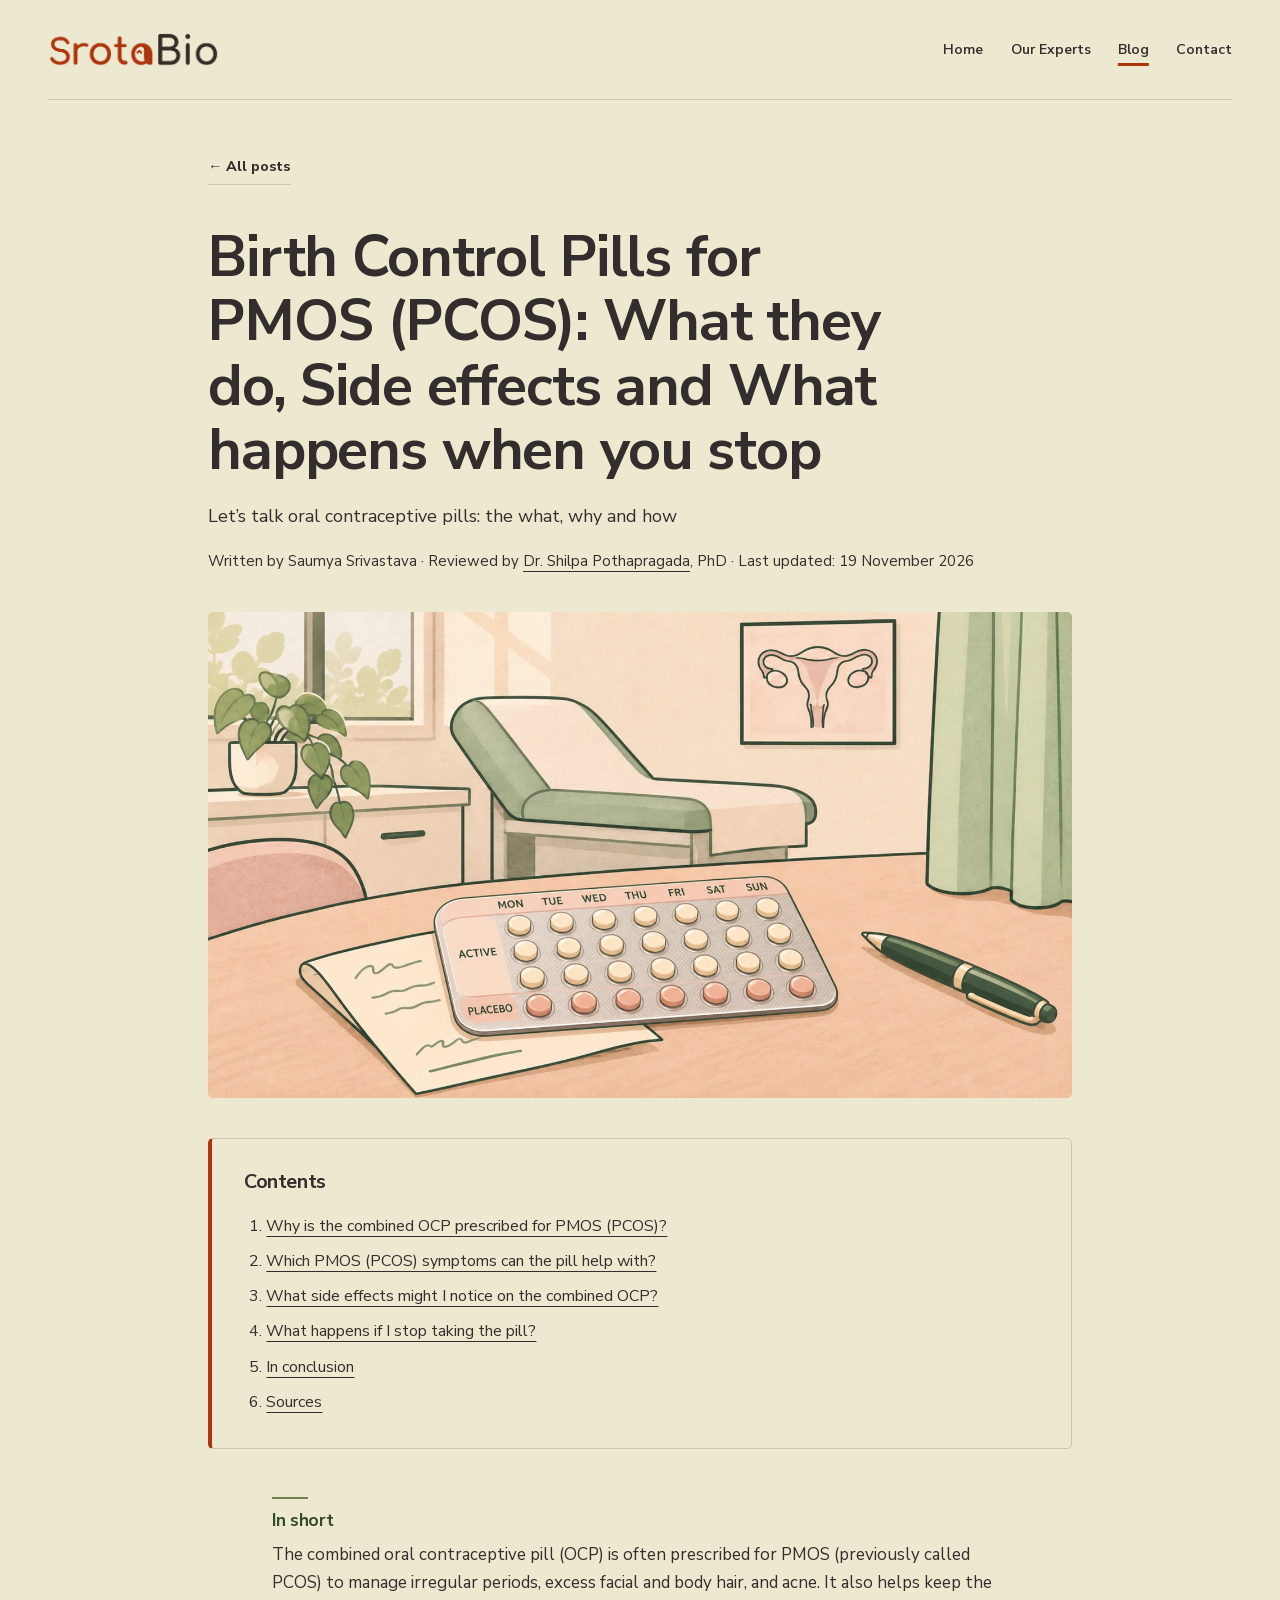
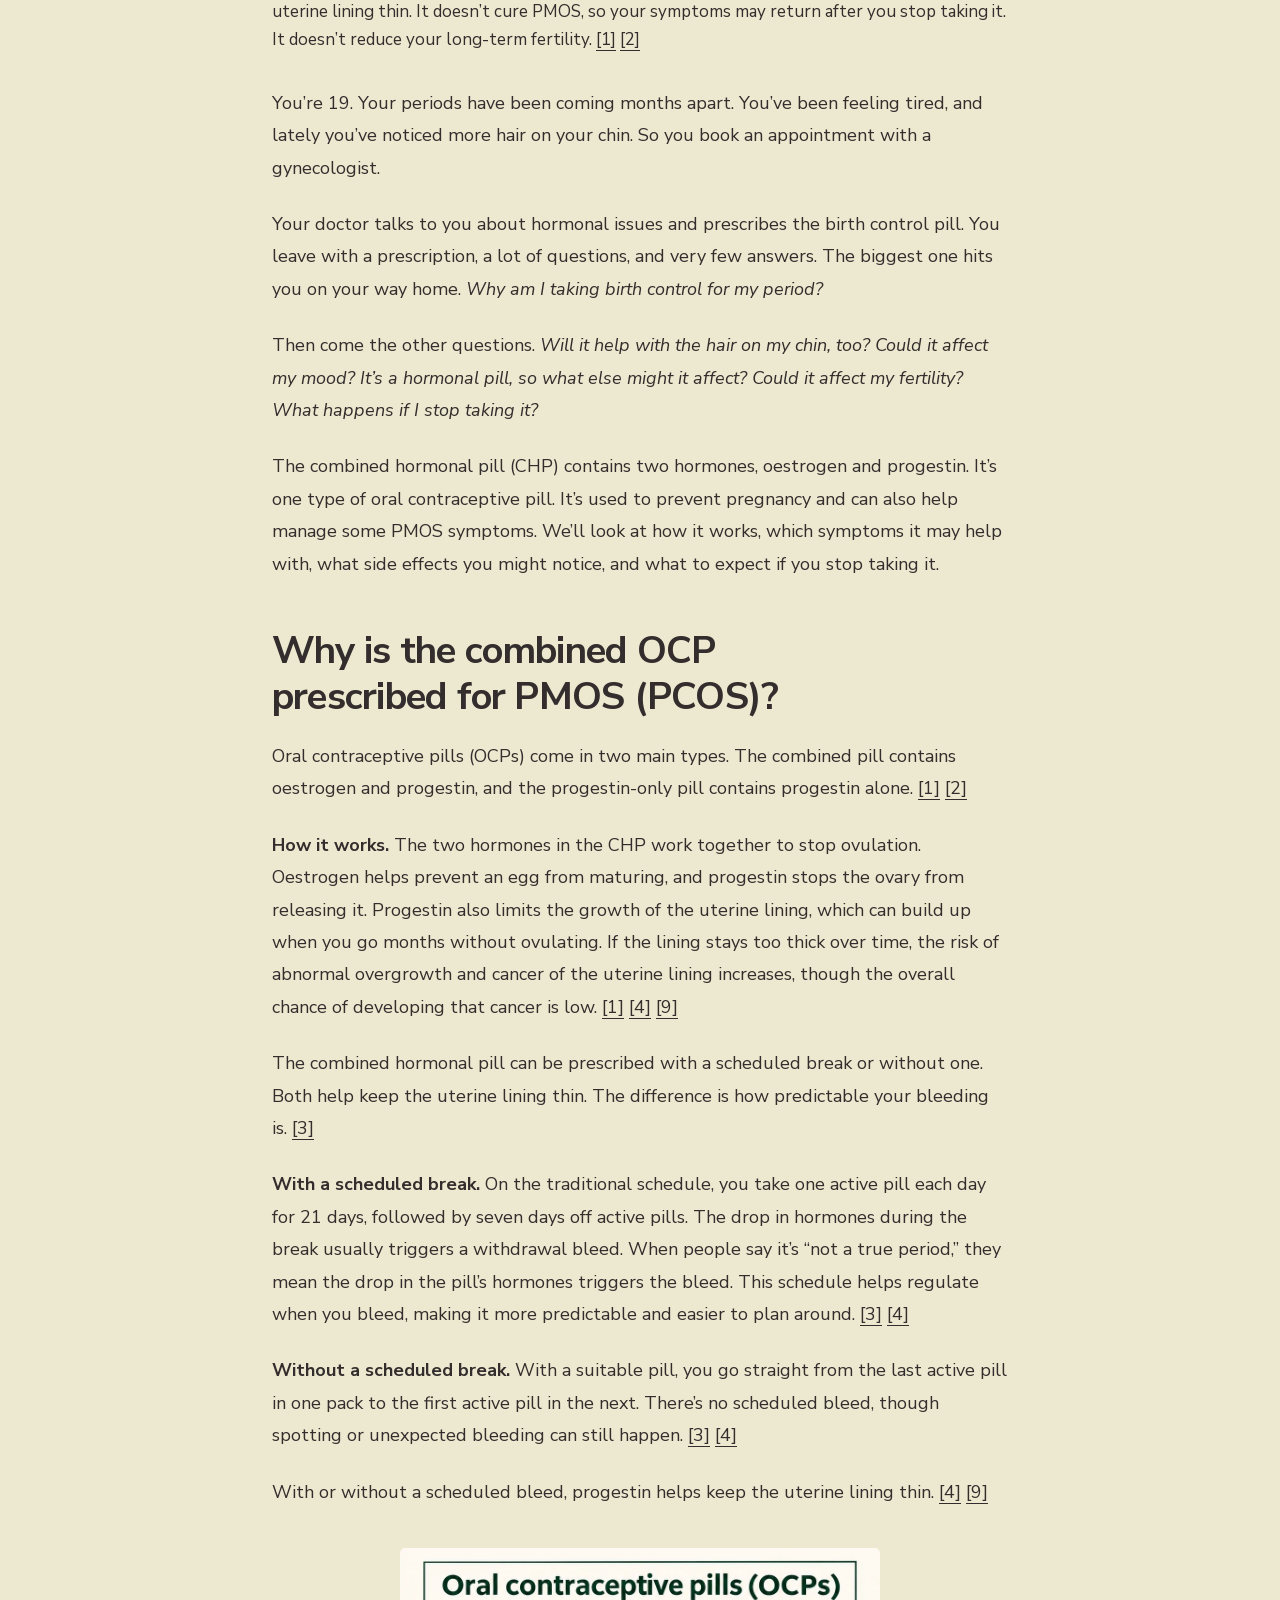
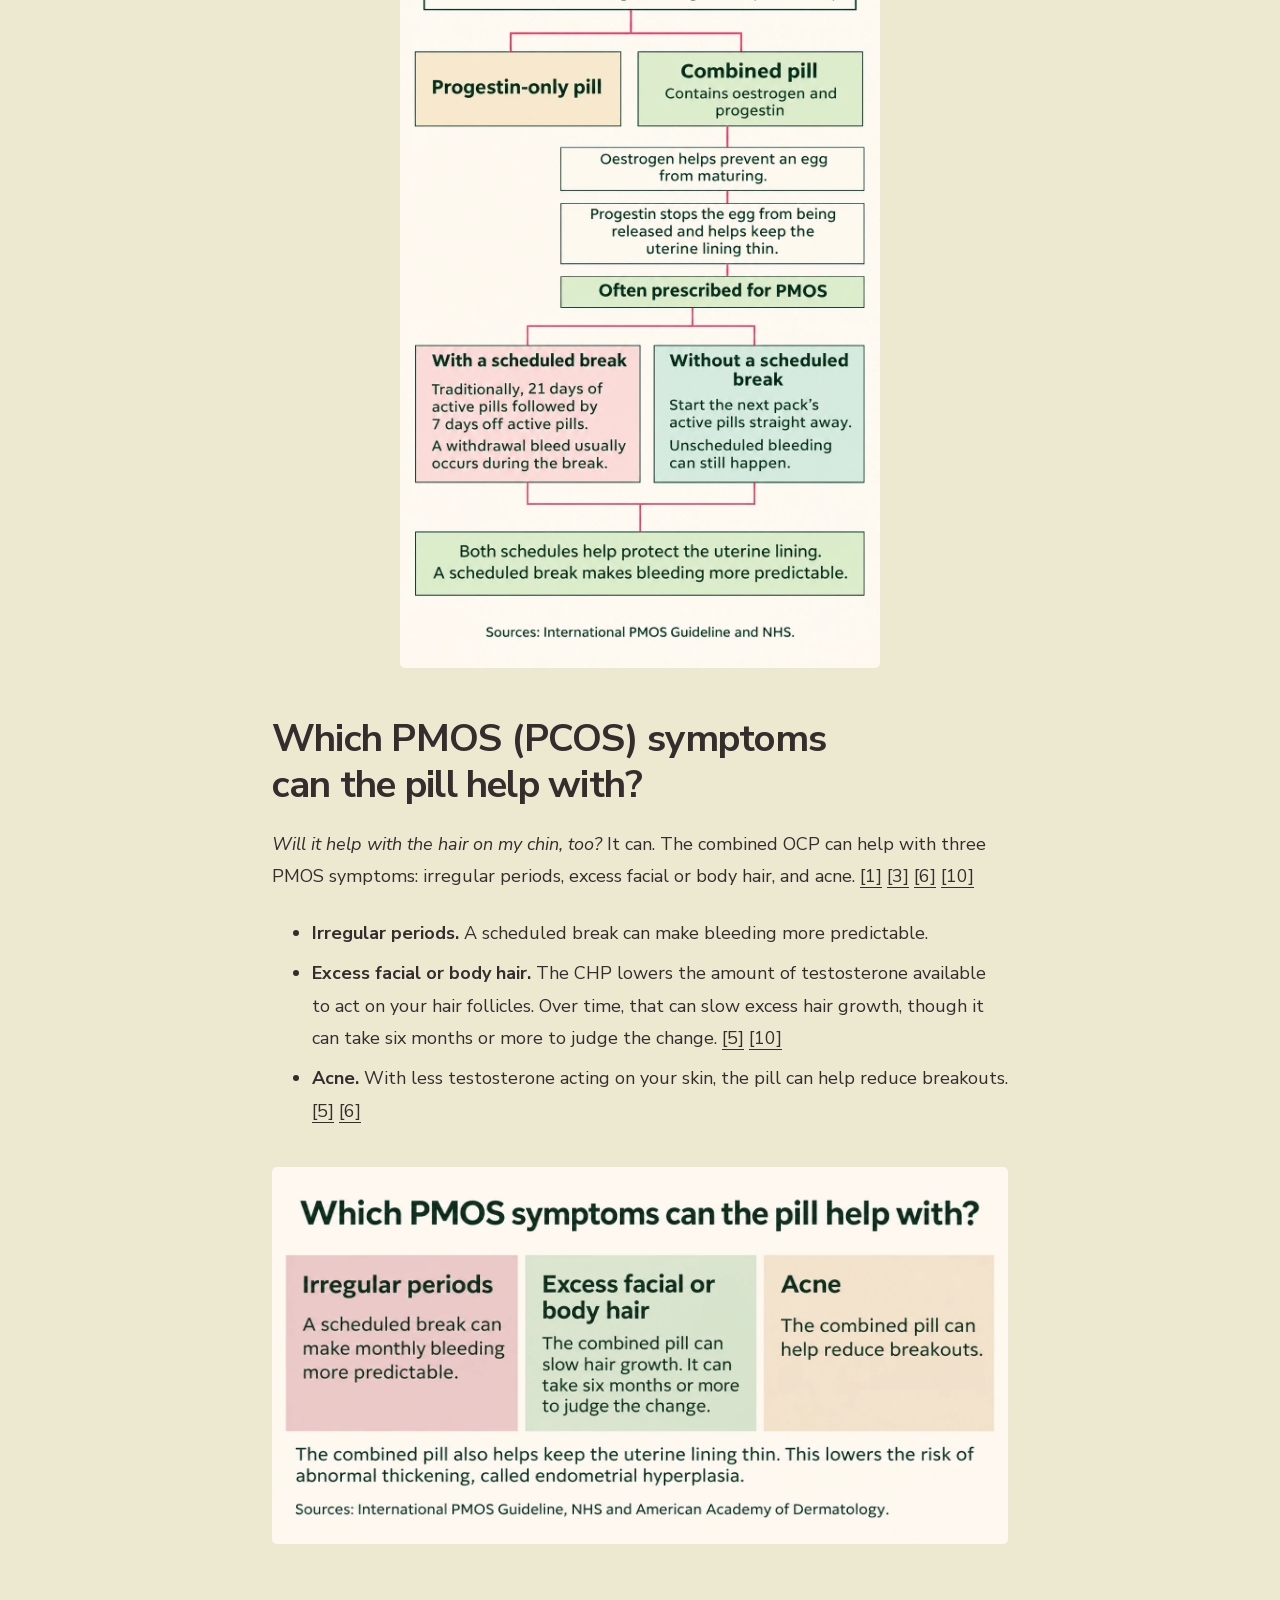
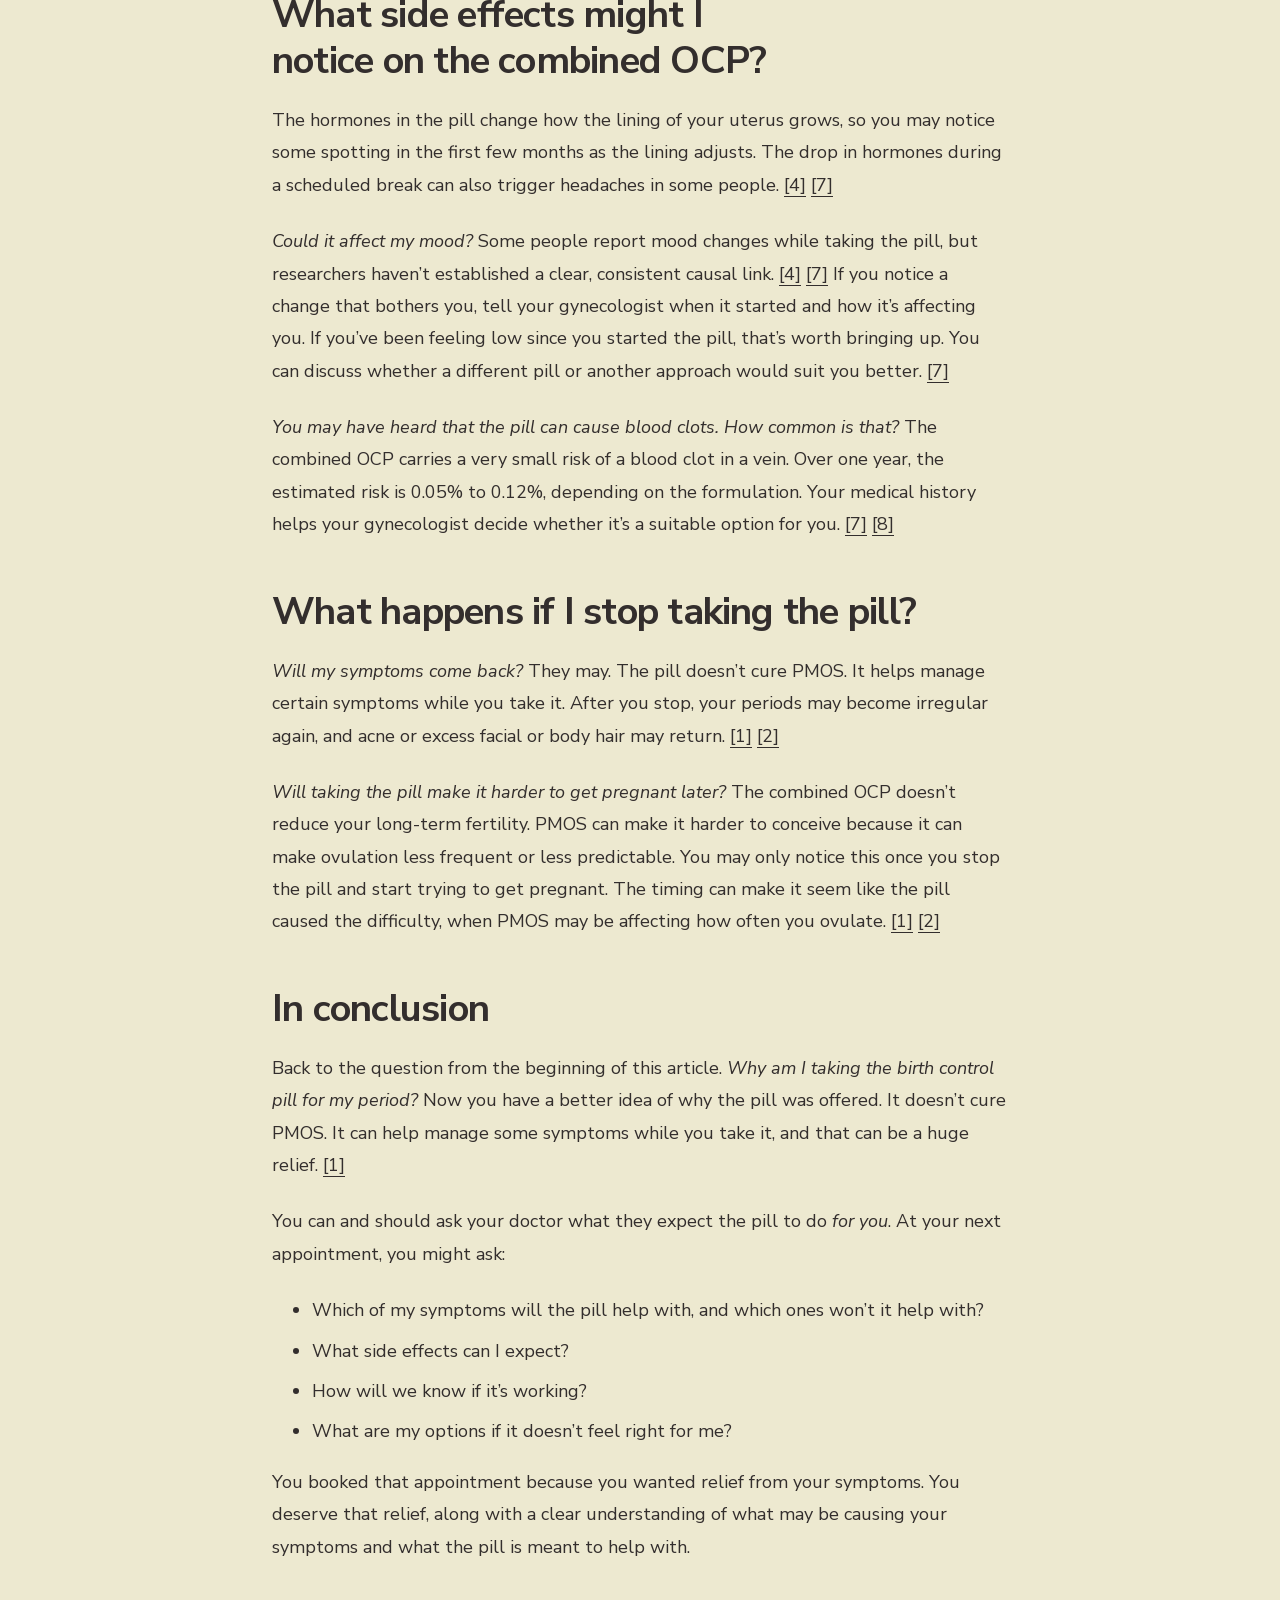
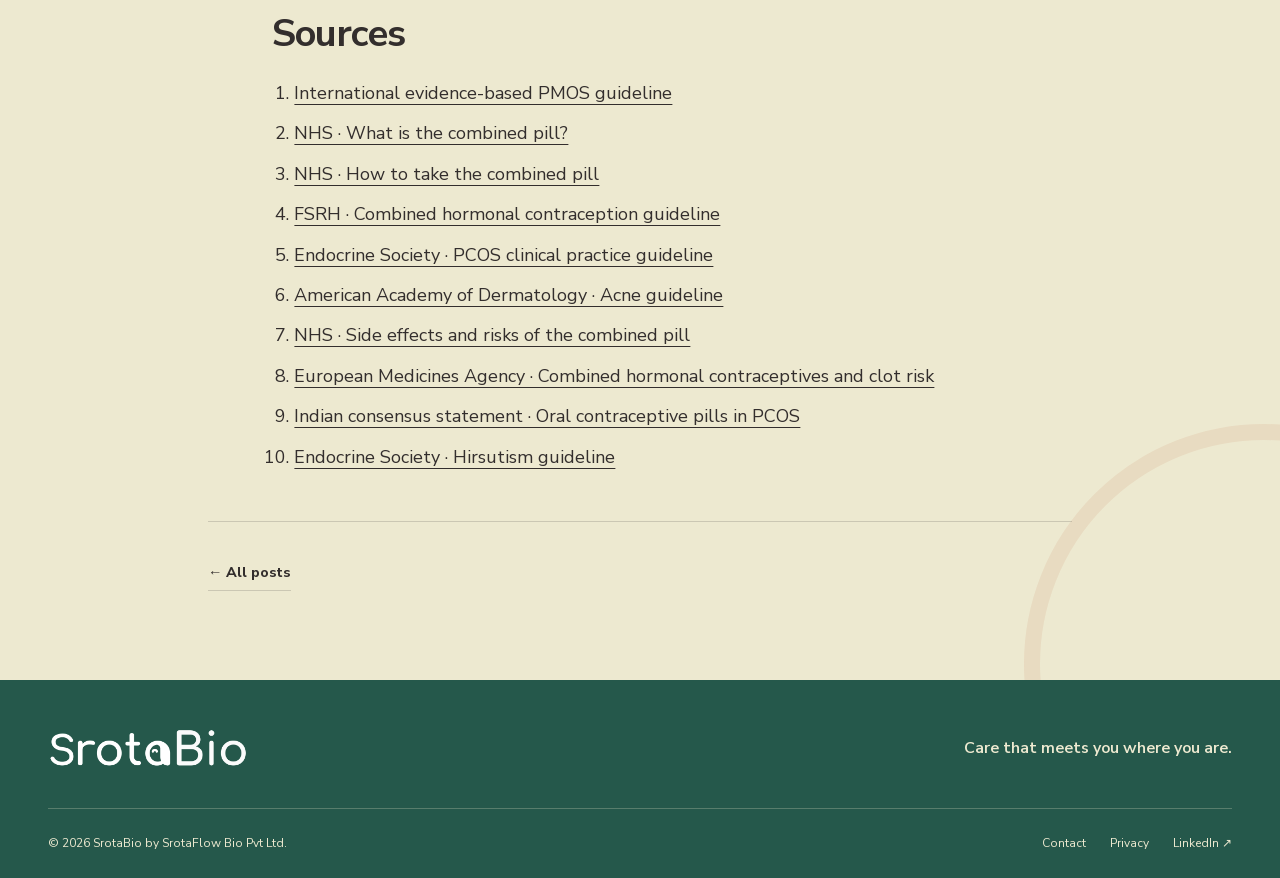
==== commit a6eb59bc: "Clarify combined OCP and CHP terminology in PMOS article" ====
--- a/birth-control-pill-pmos-pcos/index.html
+++ b/birth-control-pill-pmos-pcos/index.html
@@ -60,7 +60,8 @@
   },
   "mentions": {
     "@type": "Drug",
-    "name": "Combined oral contraceptive pill"
+    "name": "Combined oral contraceptive pill",
+    "alternateName": "Combined hormonal pill"
   },
   "citation": [
     "https://www.monash.edu/medicine/mchri/pcos/guideline",
@@ -99,9 +100,9 @@
 <nav class="post-contents" aria-labelledby="contents-title">
 <h2 id="contents-title">Contents</h2>
 <ol>
-<li><a href="#why-the-pill-is-prescribed">Why is the birth control pill prescribed for PMOS (PCOS)?</a></li>
+<li><a href="#why-the-pill-is-prescribed">Why is the combined OCP prescribed for PMOS (PCOS)?</a></li>
 <li><a href="#symptoms-the-pill-can-help-with">Which PMOS (PCOS) symptoms can the pill help with?</a></li>
-<li><a href="#possible-side-effects">What side effects might I notice on the pill?</a></li>
+<li><a href="#possible-side-effects">What side effects might I notice on the combined OCP?</a></li>
 <li><a href="#what-happens-when-you-stop">What happens if I stop taking the pill?</a></li>
 <li><a href="#conclusion">In conclusion</a></li>
 <li><a href="#sources">Sources</a></li>
@@ -110,39 +111,39 @@
 <div class="post-body">
 <section class="post-summary" aria-labelledby="in-short">
 <h2 id="in-short">In short</h2>
-<p>The combined birth control pill is often prescribed for PMOS (previously called PCOS) to manage irregular periods, excess facial and body hair, and acne. It also helps keep the uterine lining thin. It doesn’t cure PMOS, so your symptoms may return after you stop taking it. It doesn’t reduce your long-term fertility. <a href="https://www.monash.edu/medicine/mchri/pcos/guideline">[1]</a> <a href="https://www.nhs.uk/contraception/methods-of-contraception/combined-pill/what-is-it/">[2]</a></p>
+<p>The combined oral contraceptive pill (OCP) is often prescribed for PMOS (previously called PCOS) to manage irregular periods, excess facial and body hair, and acne. It also helps keep the uterine lining thin. It doesn’t cure PMOS, so your symptoms may return after you stop taking it. It doesn’t reduce your long-term fertility. <a href="https://www.monash.edu/medicine/mchri/pcos/guideline">[1]</a> <a href="https://www.nhs.uk/contraception/methods-of-contraception/combined-pill/what-is-it/">[2]</a></p>
 </section>
 <p>You’re 19. Your periods have been coming months apart. You’ve been feeling tired, and lately you’ve noticed more hair on your chin. So you book an appointment with a gynecologist.</p>
 <p>Your doctor talks to you about hormonal issues and prescribes the birth control pill. You leave with a prescription, a lot of questions, and very few answers. The biggest one hits you on your way home. <em>Why am I taking birth control for my period?</em></p>
 <p>Then come the other questions. <em>Will it help with the hair on my chin, too? Could it affect my mood? It’s a hormonal pill, so what else might it affect? Could it affect my fertility? What happens if I stop taking it?</em></p>
-<p>So let’s talk about oral contraceptive pills (OCPs), also known as birth control pills. We’ll start with how they work and why they’re prescribed for PMOS. Then we’ll look at which symptoms they may help with, what side effects you might notice, and what to expect if you stop taking them.</p>
-<h2 id="why-the-pill-is-prescribed">Why is the birth control pill prescribed for PMOS (PCOS)?</h2>
-<p>The combined pill is often prescribed for PMOS to manage irregular periods or excess facial and body hair. Oral contraceptive pills are medicines that prevent pregnancy. There are two main types, the combined pill and the progestin-only pill. The combined pill contains oestrogen and progestin. <a href="https://www.monash.edu/medicine/mchri/pcos/guideline">[1]</a> <a href="https://www.nhs.uk/contraception/methods-of-contraception/combined-pill/what-is-it/">[2]</a></p>
-<p><strong>How it works.</strong> The two hormones in the combined pill work together to stop ovulation. Oestrogen helps prevent an egg from maturing, and progestin stops the ovary from releasing it. Progestin also limits the growth of the uterine lining, which can build up when you go months without ovulating. If the lining stays too thick over time, the risk of abnormal overgrowth and cancer of the uterine lining increases, though the overall chance of developing that cancer is low. <a href="https://www.monash.edu/medicine/mchri/pcos/guideline">[1]</a> <a href="https://www.cosrh.org/Common/Uploaded%20files/documents/fsrh-guideline-combined-hormonal-contraception-october-2023.pdf">[4]</a> <a href="https://pmc.ncbi.nlm.nih.gov/articles/PMC6094524/">[9]</a></p>
-<p>The combined pill can be prescribed with a scheduled break or without one. Both help keep the uterine lining thin. The difference is how predictable your bleeding is. <a href="https://www.nhs.uk/contraception/methods-of-contraception/combined-pill/how-to-take-it/">[3]</a></p>
+<p>The combined hormonal pill (CHP) contains two hormones, oestrogen and progestin. It’s one type of oral contraceptive pill. It’s used to prevent pregnancy and can also help manage some PMOS symptoms. We’ll look at how it works, which symptoms it may help with, what side effects you might notice, and what to expect if you stop taking it.</p>
+<h2 id="why-the-pill-is-prescribed">Why is the combined OCP prescribed for PMOS (PCOS)?</h2>
+<p>Oral contraceptive pills (OCPs) come in two main types. The combined pill contains oestrogen and progestin, and the progestin-only pill contains progestin alone. <a href="https://www.monash.edu/medicine/mchri/pcos/guideline">[1]</a> <a href="https://www.nhs.uk/contraception/methods-of-contraception/combined-pill/what-is-it/">[2]</a></p>
+<p><strong>How it works.</strong> The two hormones in the CHP work together to stop ovulation. Oestrogen helps prevent an egg from maturing, and progestin stops the ovary from releasing it. Progestin also limits the growth of the uterine lining, which can build up when you go months without ovulating. If the lining stays too thick over time, the risk of abnormal overgrowth and cancer of the uterine lining increases, though the overall chance of developing that cancer is low. <a href="https://www.monash.edu/medicine/mchri/pcos/guideline">[1]</a> <a href="https://www.cosrh.org/Common/Uploaded%20files/documents/fsrh-guideline-combined-hormonal-contraception-october-2023.pdf">[4]</a> <a href="https://pmc.ncbi.nlm.nih.gov/articles/PMC6094524/">[9]</a></p>
+<p>The combined hormonal pill can be prescribed with a scheduled break or without one. Both help keep the uterine lining thin. The difference is how predictable your bleeding is. <a href="https://www.nhs.uk/contraception/methods-of-contraception/combined-pill/how-to-take-it/">[3]</a></p>
 <p><strong>With a scheduled break.</strong> On the traditional schedule, you take one active pill each day for 21 days, followed by seven days off active pills. The drop in hormones during the break usually triggers a withdrawal bleed. When people say it’s “not a true period,” they mean the drop in the pill’s hormones triggers the bleed. This schedule helps regulate when you bleed, making it more predictable and easier to plan around. <a href="https://www.nhs.uk/contraception/methods-of-contraception/combined-pill/how-to-take-it/">[3]</a> <a href="https://www.cosrh.org/Common/Uploaded%20files/documents/fsrh-guideline-combined-hormonal-contraception-october-2023.pdf">[4]</a></p>
-<p><strong>Without a scheduled break.</strong> With a suitable combined pill, you go straight from the last active pill in one pack to the first active pill in the next. There’s no scheduled bleed, though spotting or unexpected bleeding can still happen. <a href="https://www.nhs.uk/contraception/methods-of-contraception/combined-pill/how-to-take-it/">[3]</a> <a href="https://www.cosrh.org/Common/Uploaded%20files/documents/fsrh-guideline-combined-hormonal-contraception-october-2023.pdf">[4]</a></p>
+<p><strong>Without a scheduled break.</strong> With a suitable pill, you go straight from the last active pill in one pack to the first active pill in the next. There’s no scheduled bleed, though spotting or unexpected bleeding can still happen. <a href="https://www.nhs.uk/contraception/methods-of-contraception/combined-pill/how-to-take-it/">[3]</a> <a href="https://www.cosrh.org/Common/Uploaded%20files/documents/fsrh-guideline-combined-hormonal-contraception-october-2023.pdf">[4]</a></p>
 <p>With or without a scheduled bleed, progestin helps keep the uterine lining thin. <a href="https://www.cosrh.org/Common/Uploaded%20files/documents/fsrh-guideline-combined-hormonal-contraception-october-2023.pdf">[4]</a> <a href="https://pmc.ncbi.nlm.nih.gov/articles/PMC6094524/">[9]</a></p>
 <figure class="post-figure post-figure--portrait">
 <a href="../assets/blog/birth-control-pill-pmos-pcos/pill-schedules.webp" aria-label="Open image at full size: Flowchart comparing progestin-only and combined pills. The combined pill contains oestrogen and progestin. Taking it with a break makes bleeding more predictable. Both schedules protect the uterine lining, and unscheduled bleeding can still occur on the continuous schedule."><img src="../assets/blog/birth-control-pill-pmos-pcos/pill-schedules.webp" width="1024" height="1536" alt="Flowchart comparing progestin-only and combined pills. The combined pill contains oestrogen and progestin. Taking it with a break makes bleeding more predictable. Both schedules protect the uterine lining, and unscheduled bleeding can still occur on the continuous schedule." loading="lazy" decoding="async"></a>
 </figure>
 <h2 id="symptoms-the-pill-can-help-with">Which PMOS (PCOS) symptoms can the pill help with?</h2>
-<p><em>Will it help with the hair on my chin, too?</em> It can. The combined pill can help with three PMOS symptoms: irregular periods, excess facial or body hair, and acne. <a href="https://www.monash.edu/medicine/mchri/pcos/guideline">[1]</a> <a href="https://www.nhs.uk/contraception/methods-of-contraception/combined-pill/how-to-take-it/">[3]</a> <a href="https://www.aad.org/member/clinical-quality/guidelines/acne">[6]</a> <a href="https://www.endocrine.org/clinical-practice-guidelines/hirsutism">[10]</a></p>
+<p><em>Will it help with the hair on my chin, too?</em> It can. The combined OCP can help with three PMOS symptoms: irregular periods, excess facial or body hair, and acne. <a href="https://www.monash.edu/medicine/mchri/pcos/guideline">[1]</a> <a href="https://www.nhs.uk/contraception/methods-of-contraception/combined-pill/how-to-take-it/">[3]</a> <a href="https://www.aad.org/member/clinical-quality/guidelines/acne">[6]</a> <a href="https://www.endocrine.org/clinical-practice-guidelines/hirsutism">[10]</a></p>
 <ul>
 <li><strong>Irregular periods.</strong> A scheduled break can make bleeding more predictable.</li>
-<li><strong>Excess facial or body hair.</strong> The combined pill lowers the amount of testosterone available to act on your hair follicles. Over time, that can slow excess hair growth, though it can take six months or more to judge the change. <a href="https://pmc.ncbi.nlm.nih.gov/articles/PMC5399492/">[5]</a> <a href="https://www.endocrine.org/clinical-practice-guidelines/hirsutism">[10]</a></li>
+<li><strong>Excess facial or body hair.</strong> The CHP lowers the amount of testosterone available to act on your hair follicles. Over time, that can slow excess hair growth, though it can take six months or more to judge the change. <a href="https://pmc.ncbi.nlm.nih.gov/articles/PMC5399492/">[5]</a> <a href="https://www.endocrine.org/clinical-practice-guidelines/hirsutism">[10]</a></li>
 <li><strong>Acne.</strong> With less testosterone acting on your skin, the pill can help reduce breakouts. <a href="https://pmc.ncbi.nlm.nih.gov/articles/PMC5399492/">[5]</a> <a href="https://www.aad.org/member/clinical-quality/guidelines/acne">[6]</a></li>
 </ul>
 <figure class="post-figure">
 <a href="../assets/blog/birth-control-pill-pmos-pcos/symptoms-the-pill-can-help-with.webp" aria-label="Open image at full size: Infographic showing how combined pills can help with irregular periods, excess facial or body hair, and acne, and help keep the uterine lining thin."><img src="../assets/blog/birth-control-pill-pmos-pcos/symptoms-the-pill-can-help-with.webp" width="1536" height="786" alt="Infographic showing how combined pills can help with irregular periods, excess facial or body hair, and acne, and help keep the uterine lining thin." loading="lazy" decoding="async"></a>
 </figure>
-<h2 id="possible-side-effects">What side effects might I notice on the pill?</h2>
-<p>The hormones in the combined pill change how the lining of your uterus grows, so you may notice some spotting in the first few months as the lining adjusts. The drop in hormones during a scheduled break can also trigger headaches in some people. <a href="https://www.cosrh.org/Common/Uploaded%20files/documents/fsrh-guideline-combined-hormonal-contraception-october-2023.pdf">[4]</a> <a href="https://www.nhs.uk/contraception/methods-of-contraception/combined-pill/side-effects/">[7]</a></p>
+<h2 id="possible-side-effects">What side effects might I notice on the combined OCP?</h2>
+<p>The hormones in the pill change how the lining of your uterus grows, so you may notice some spotting in the first few months as the lining adjusts. The drop in hormones during a scheduled break can also trigger headaches in some people. <a href="https://www.cosrh.org/Common/Uploaded%20files/documents/fsrh-guideline-combined-hormonal-contraception-october-2023.pdf">[4]</a> <a href="https://www.nhs.uk/contraception/methods-of-contraception/combined-pill/side-effects/">[7]</a></p>
 <p><em>Could it affect my mood?</em> Some people report mood changes while taking the pill, but researchers haven’t established a clear, consistent causal link. <a href="https://www.cosrh.org/Common/Uploaded%20files/documents/fsrh-guideline-combined-hormonal-contraception-october-2023.pdf">[4]</a> <a href="https://www.nhs.uk/contraception/methods-of-contraception/combined-pill/side-effects/">[7]</a> If you notice a change that bothers you, tell your gynecologist when it started and how it’s affecting you. If you’ve been feeling low since you started the pill, that’s worth bringing up. You can discuss whether a different pill or another approach would suit you better. <a href="https://www.nhs.uk/contraception/methods-of-contraception/combined-pill/side-effects/">[7]</a></p>
-<p><em>You may have heard that the pill can cause blood clots. How common is that?</em> The combined pill carries a very small risk of a blood clot in a vein. Over one year, the estimated risk is 0.05% to 0.12%, depending on the formulation. Your medical history helps your gynecologist decide whether it’s a suitable option for you. <a href="https://www.nhs.uk/contraception/methods-of-contraception/combined-pill/side-effects/">[7]</a> <a href="https://www.ema.europa.eu/en/documents/referral/benefits-combined-hormonal-contraceptives-chcs-continue-outweigh-risks_en.pdf">[8]</a></p>
+<p><em>You may have heard that the pill can cause blood clots. How common is that?</em> The combined OCP carries a very small risk of a blood clot in a vein. Over one year, the estimated risk is 0.05% to 0.12%, depending on the formulation. Your medical history helps your gynecologist decide whether it’s a suitable option for you. <a href="https://www.nhs.uk/contraception/methods-of-contraception/combined-pill/side-effects/">[7]</a> <a href="https://www.ema.europa.eu/en/documents/referral/benefits-combined-hormonal-contraceptives-chcs-continue-outweigh-risks_en.pdf">[8]</a></p>
 <h2 id="what-happens-when-you-stop">What happens if I stop taking the pill?</h2>
 <p><em>Will my symptoms come back?</em> They may. The pill doesn’t cure PMOS. It helps manage certain symptoms while you take it. After you stop, your periods may become irregular again, and acne or excess facial or body hair may return. <a href="https://www.monash.edu/medicine/mchri/pcos/guideline">[1]</a> <a href="https://www.nhs.uk/contraception/methods-of-contraception/combined-pill/what-is-it/">[2]</a></p>
-<p><em>Will taking the pill make it harder to get pregnant later?</em> The combined pill doesn’t reduce your long-term fertility. PMOS can make it harder to conceive because it can make ovulation less frequent or less predictable. You may only notice this once you stop the pill and start trying to get pregnant. The timing can make it seem like the pill caused the difficulty, when PMOS may be affecting how often you ovulate. <a href="https://www.monash.edu/medicine/mchri/pcos/guideline">[1]</a> <a href="https://www.nhs.uk/contraception/methods-of-contraception/combined-pill/what-is-it/">[2]</a></p>
+<p><em>Will taking the pill make it harder to get pregnant later?</em> The combined OCP doesn’t reduce your long-term fertility. PMOS can make it harder to conceive because it can make ovulation less frequent or less predictable. You may only notice this once you stop the pill and start trying to get pregnant. The timing can make it seem like the pill caused the difficulty, when PMOS may be affecting how often you ovulate. <a href="https://www.monash.edu/medicine/mchri/pcos/guideline">[1]</a> <a href="https://www.nhs.uk/contraception/methods-of-contraception/combined-pill/what-is-it/">[2]</a></p>
 <h2 id="conclusion">In conclusion</h2>
 <p>Back to the question from the beginning of this article. <em>Why am I taking the birth control pill for my period?</em> Now you have a better idea of why the pill was offered. It doesn’t cure PMOS. It can help manage some symptoms while you take it, and that can be a huge relief. <a href="https://www.monash.edu/medicine/mchri/pcos/guideline">[1]</a></p>
 <p>You can and should ask your doctor what they expect the pill to do <em>for you</em>. At your next appointment, you might ask:</p>
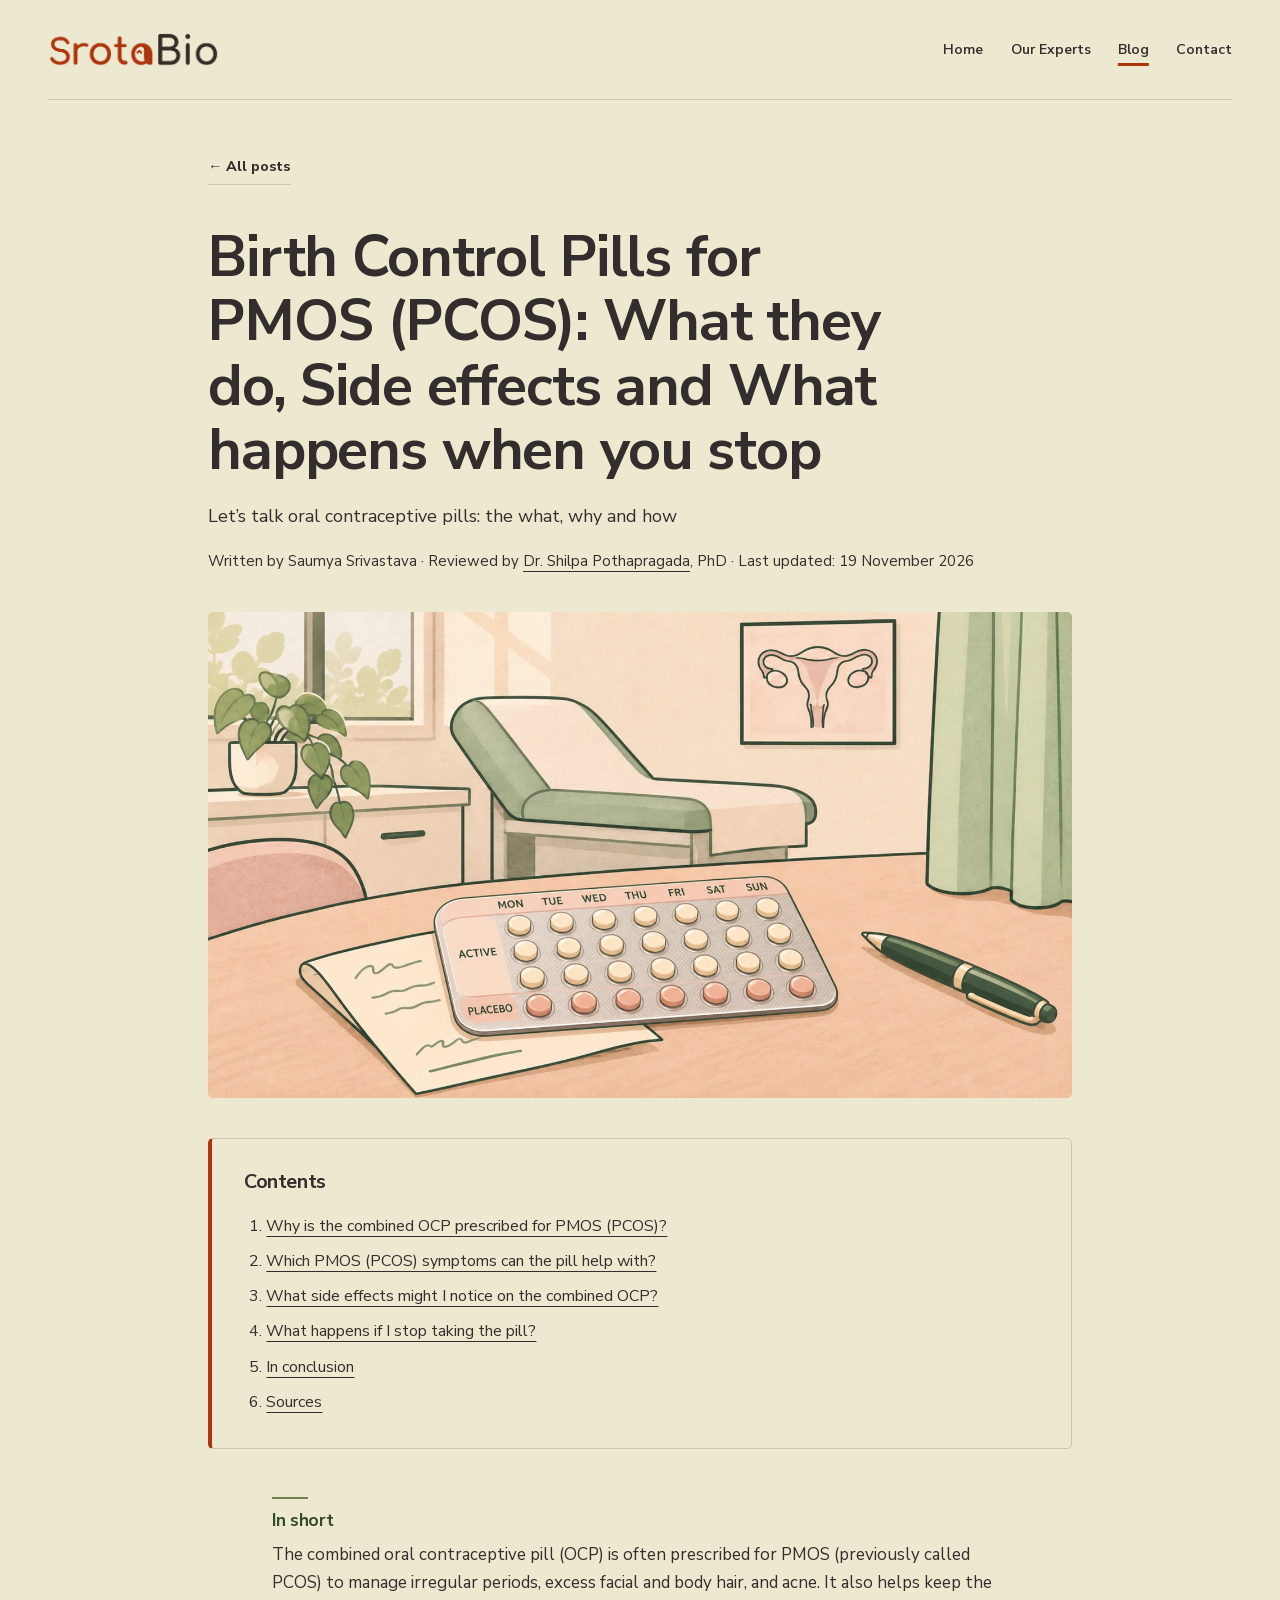
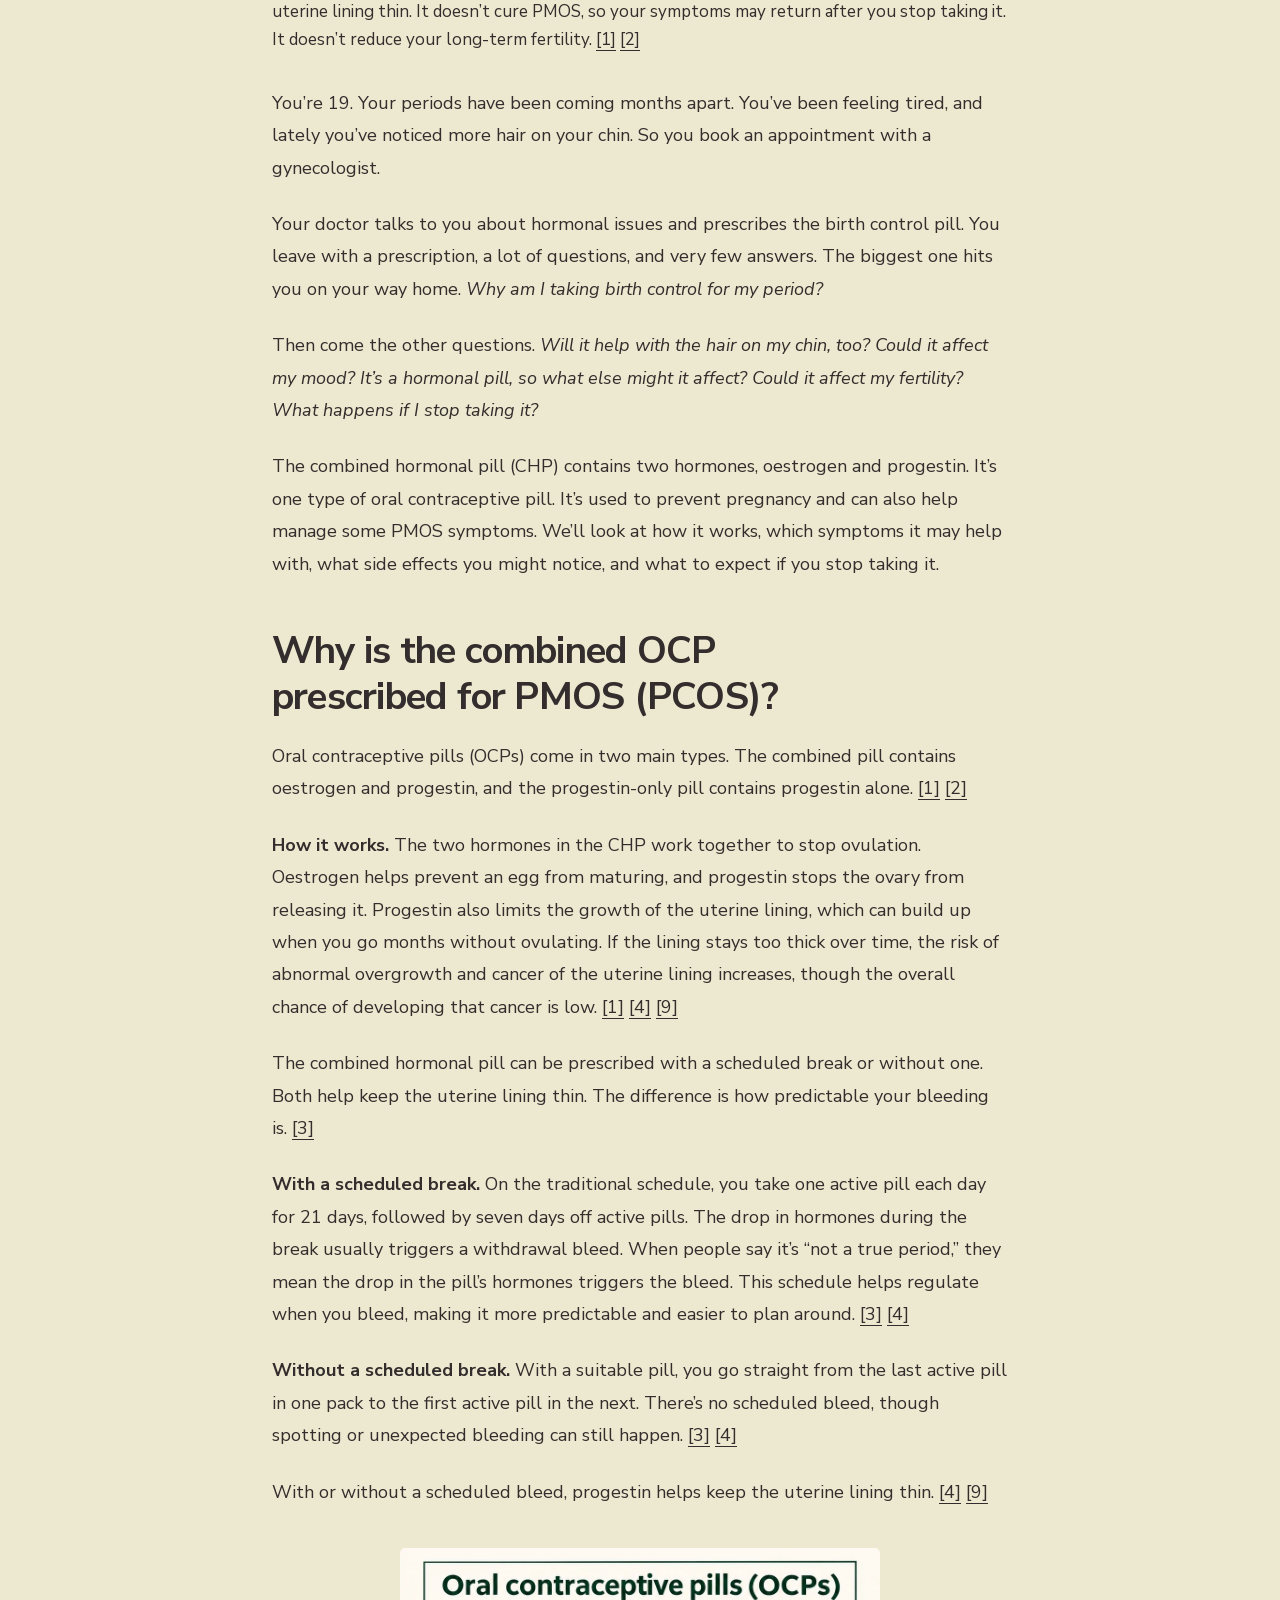
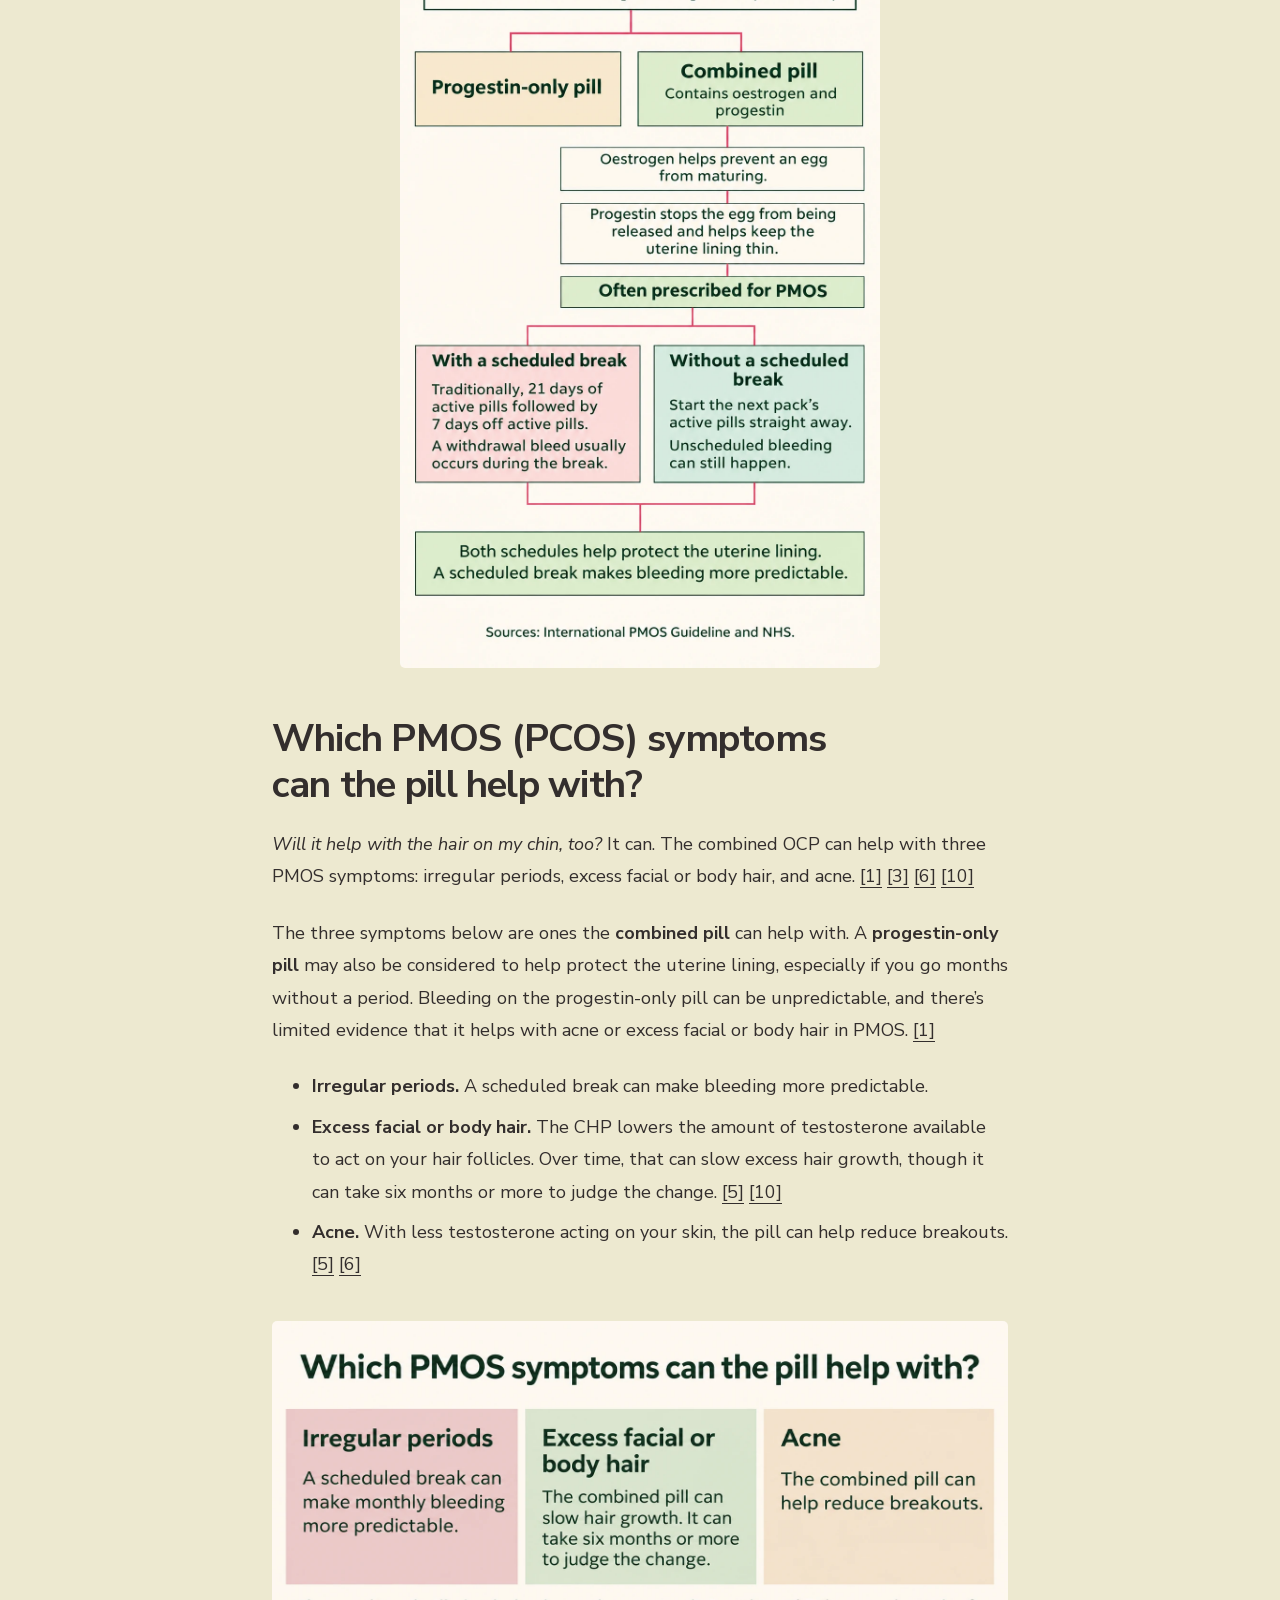
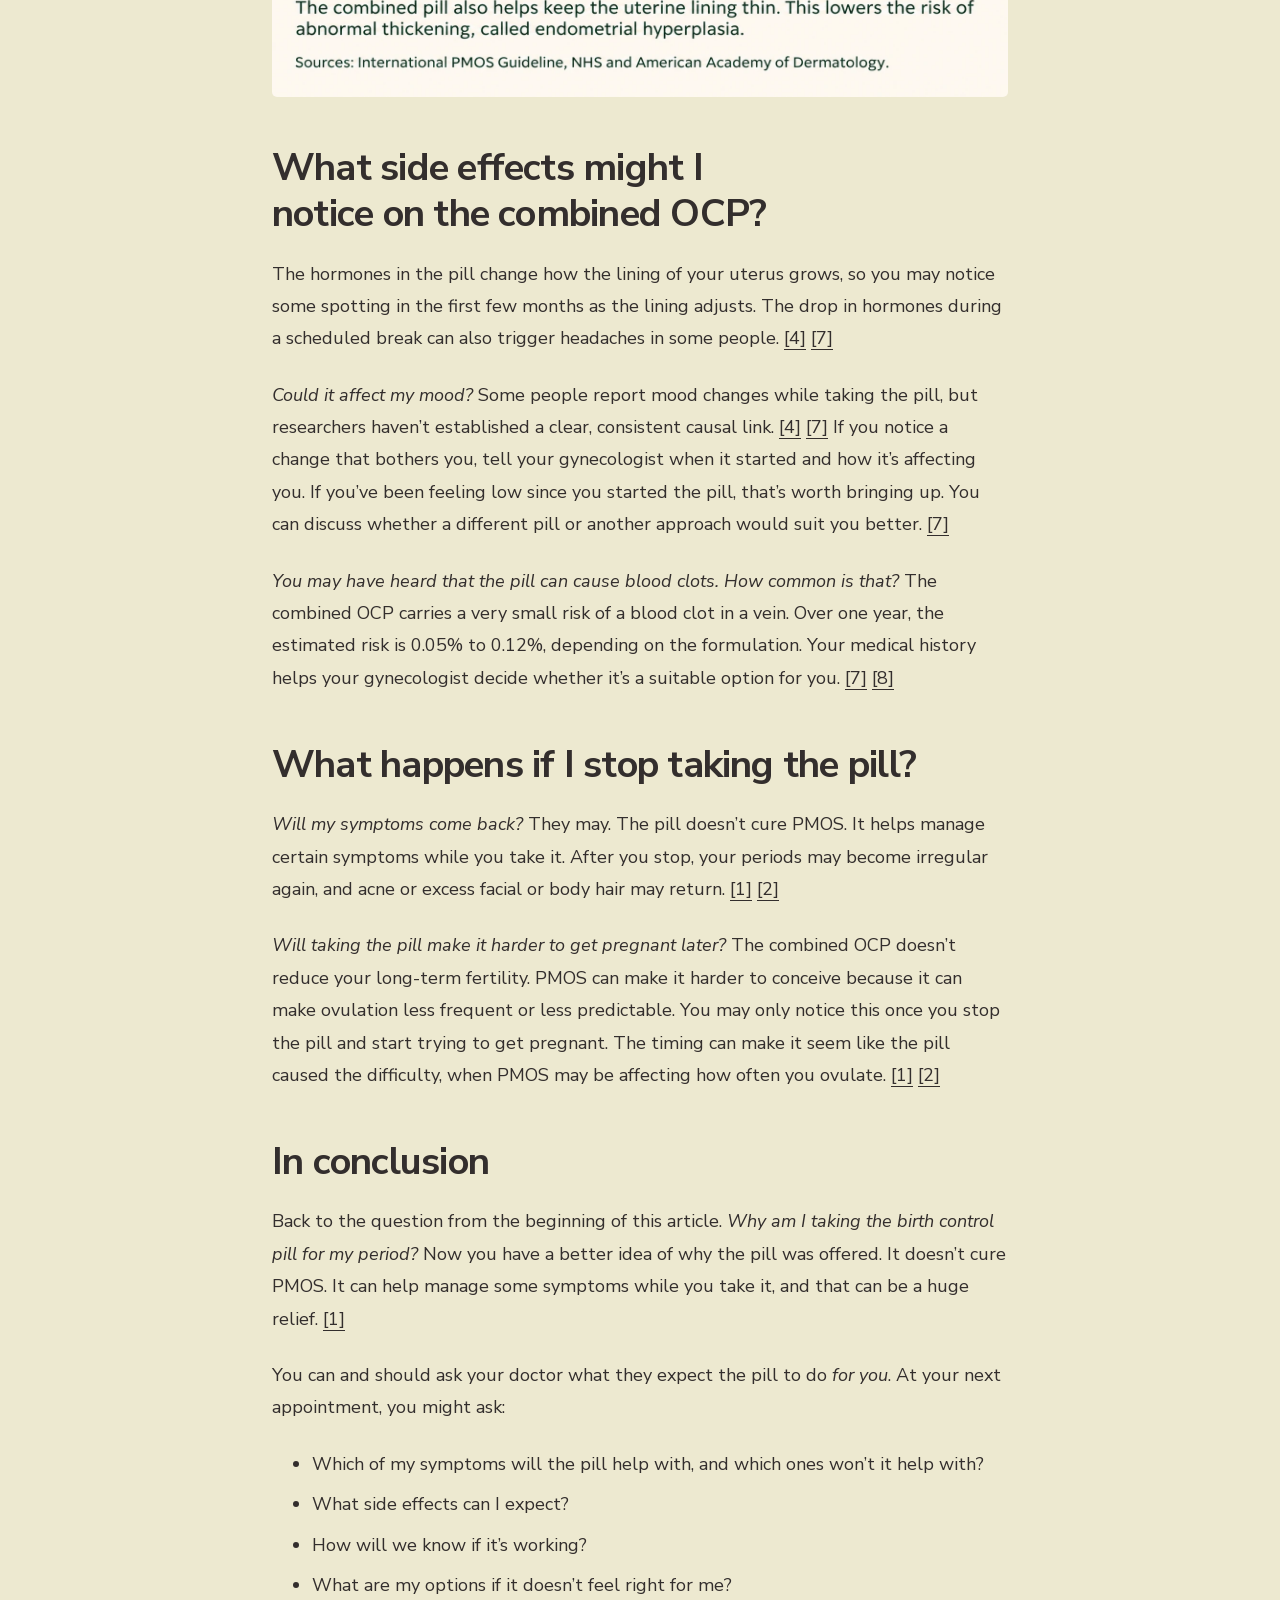
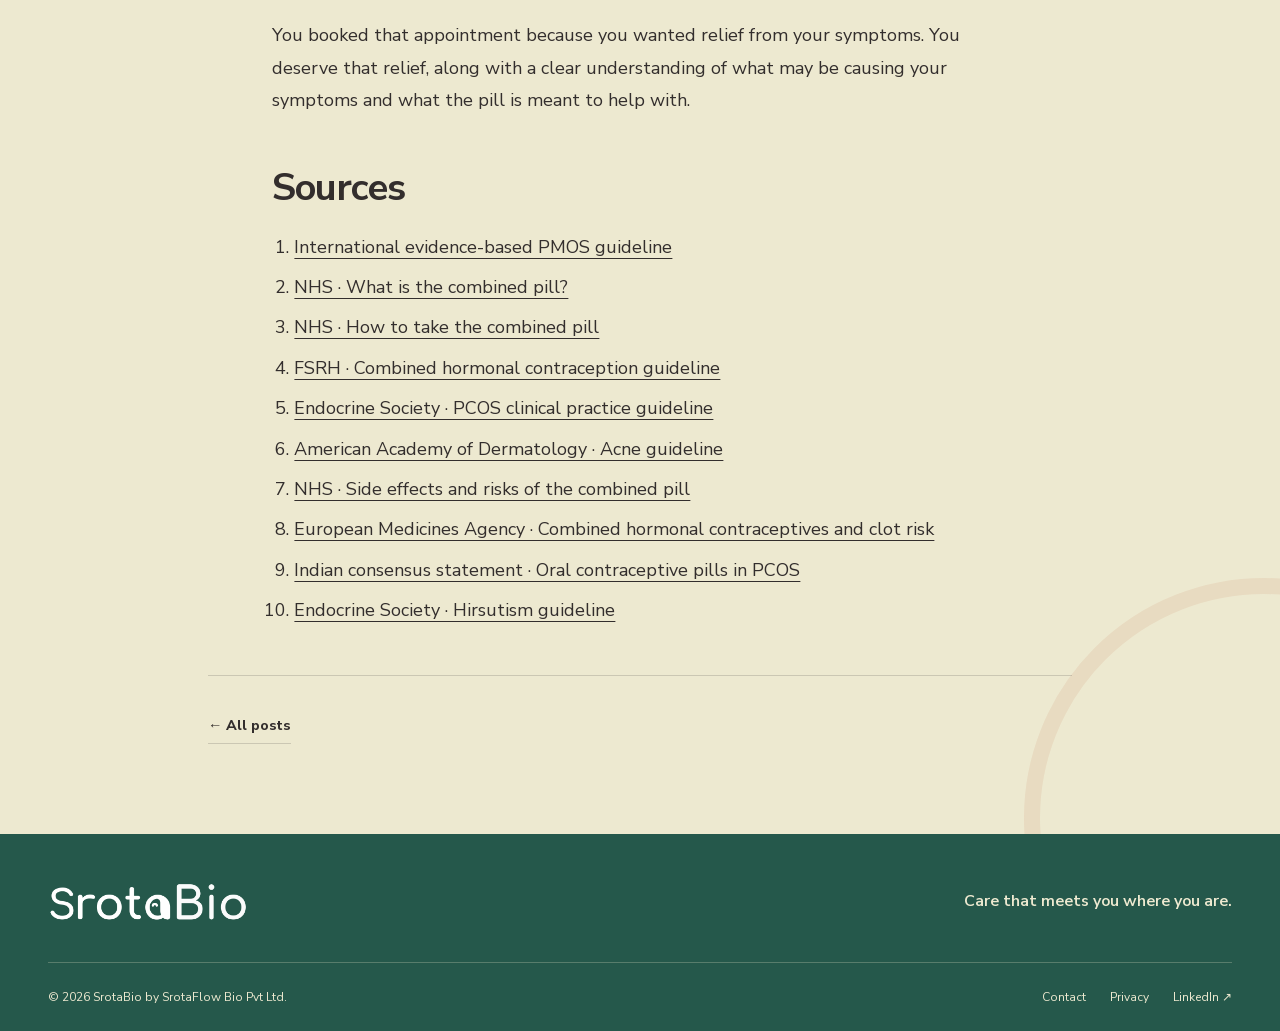
==== commit 96a86788: "Clarify the role of the progestin-only pill in PMOS" ====
--- a/birth-control-pill-pmos-pcos/index.html
+++ b/birth-control-pill-pmos-pcos/index.html
@@ -129,6 +129,7 @@
 </figure>
 <h2 id="symptoms-the-pill-can-help-with">Which PMOS (PCOS) symptoms can the pill help with?</h2>
 <p><em>Will it help with the hair on my chin, too?</em> It can. The combined OCP can help with three PMOS symptoms: irregular periods, excess facial or body hair, and acne. <a href="https://www.monash.edu/medicine/mchri/pcos/guideline">[1]</a> <a href="https://www.nhs.uk/contraception/methods-of-contraception/combined-pill/how-to-take-it/">[3]</a> <a href="https://www.aad.org/member/clinical-quality/guidelines/acne">[6]</a> <a href="https://www.endocrine.org/clinical-practice-guidelines/hirsutism">[10]</a></p>
+<p>The three symptoms below are ones the <strong>combined pill</strong> can help with. A <strong>progestin-only pill</strong> may also be considered to help protect the uterine lining, especially if you go months without a period. Bleeding on the progestin-only pill can be unpredictable, and there’s limited evidence that it helps with acne or excess facial or body hair in PMOS. <a href="https://www.monash.edu/medicine/mchri/pcos/guideline">[1]</a></p>
 <ul>
 <li><strong>Irregular periods.</strong> A scheduled break can make bleeding more predictable.</li>
 <li><strong>Excess facial or body hair.</strong> The CHP lowers the amount of testosterone available to act on your hair follicles. Over time, that can slow excess hair growth, though it can take six months or more to judge the change. <a href="https://pmc.ncbi.nlm.nih.gov/articles/PMC5399492/">[5]</a> <a href="https://www.endocrine.org/clinical-practice-guidelines/hirsutism">[10]</a></li>
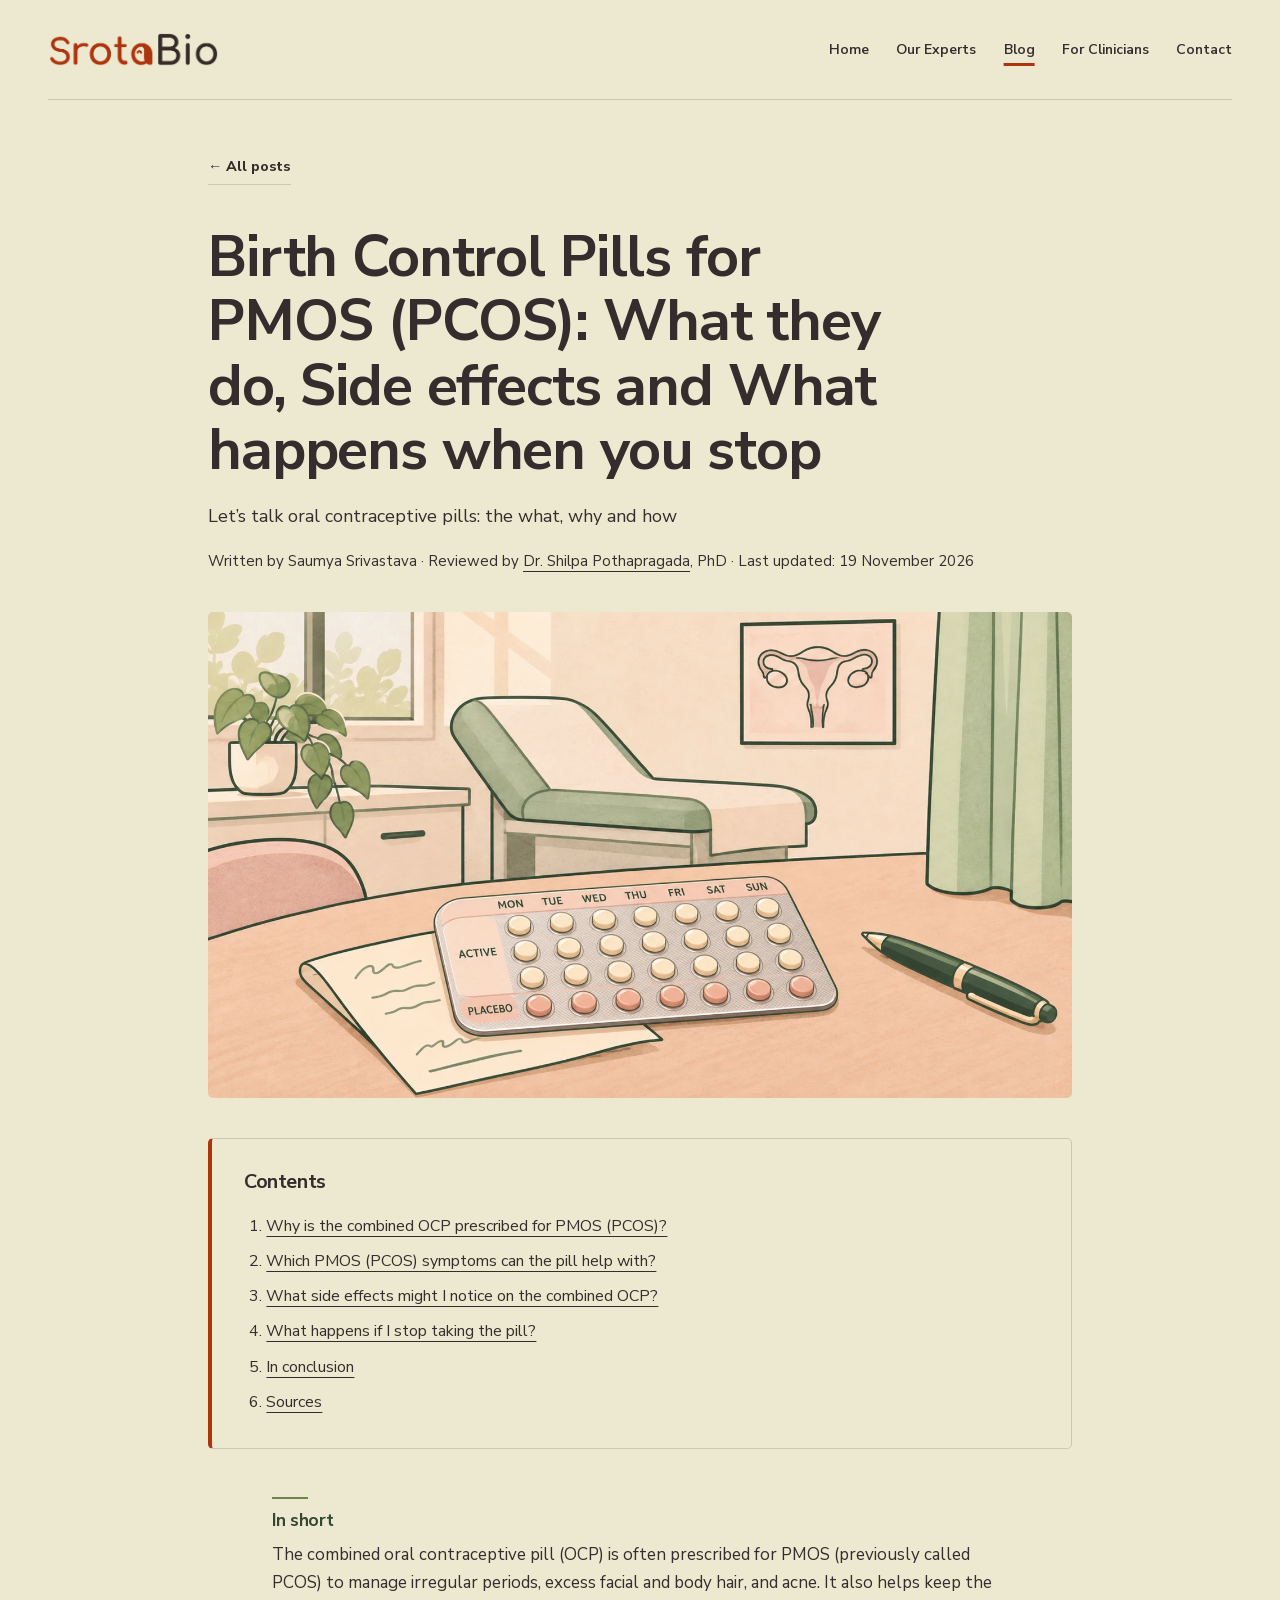
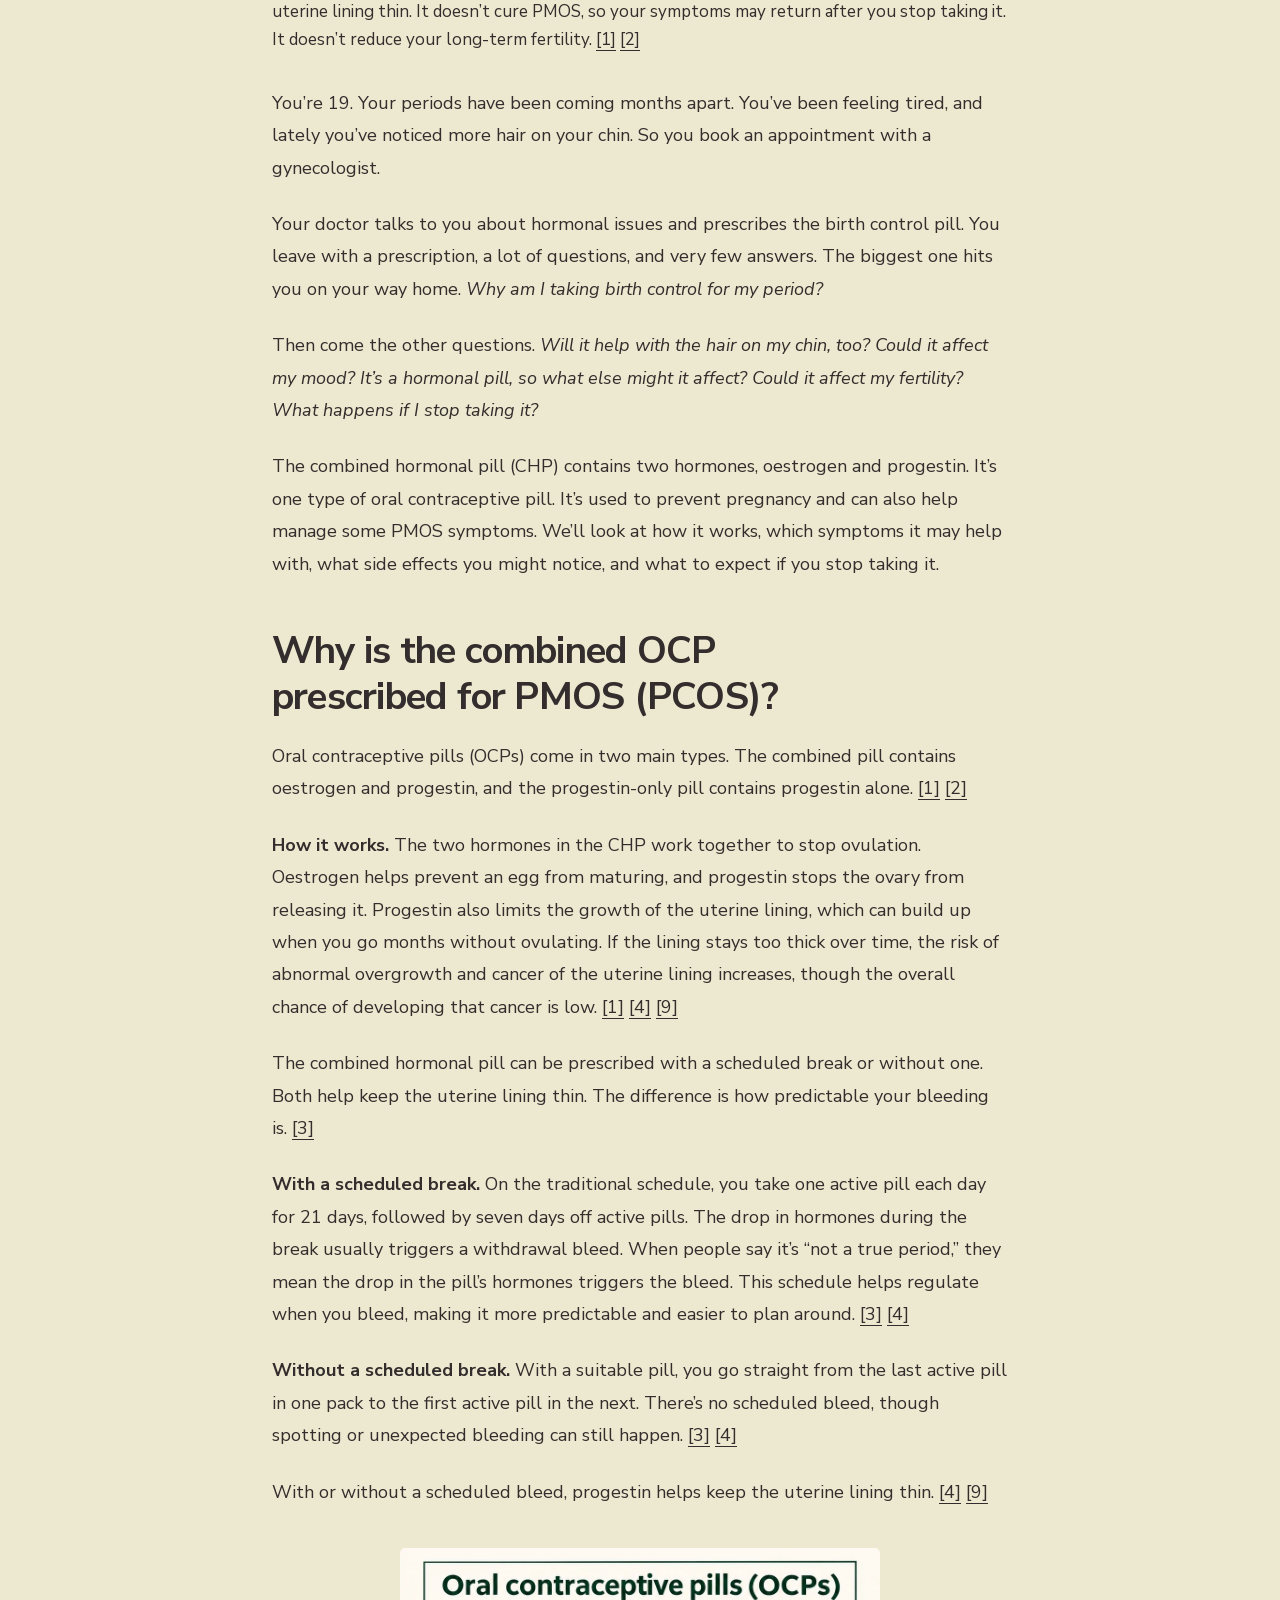
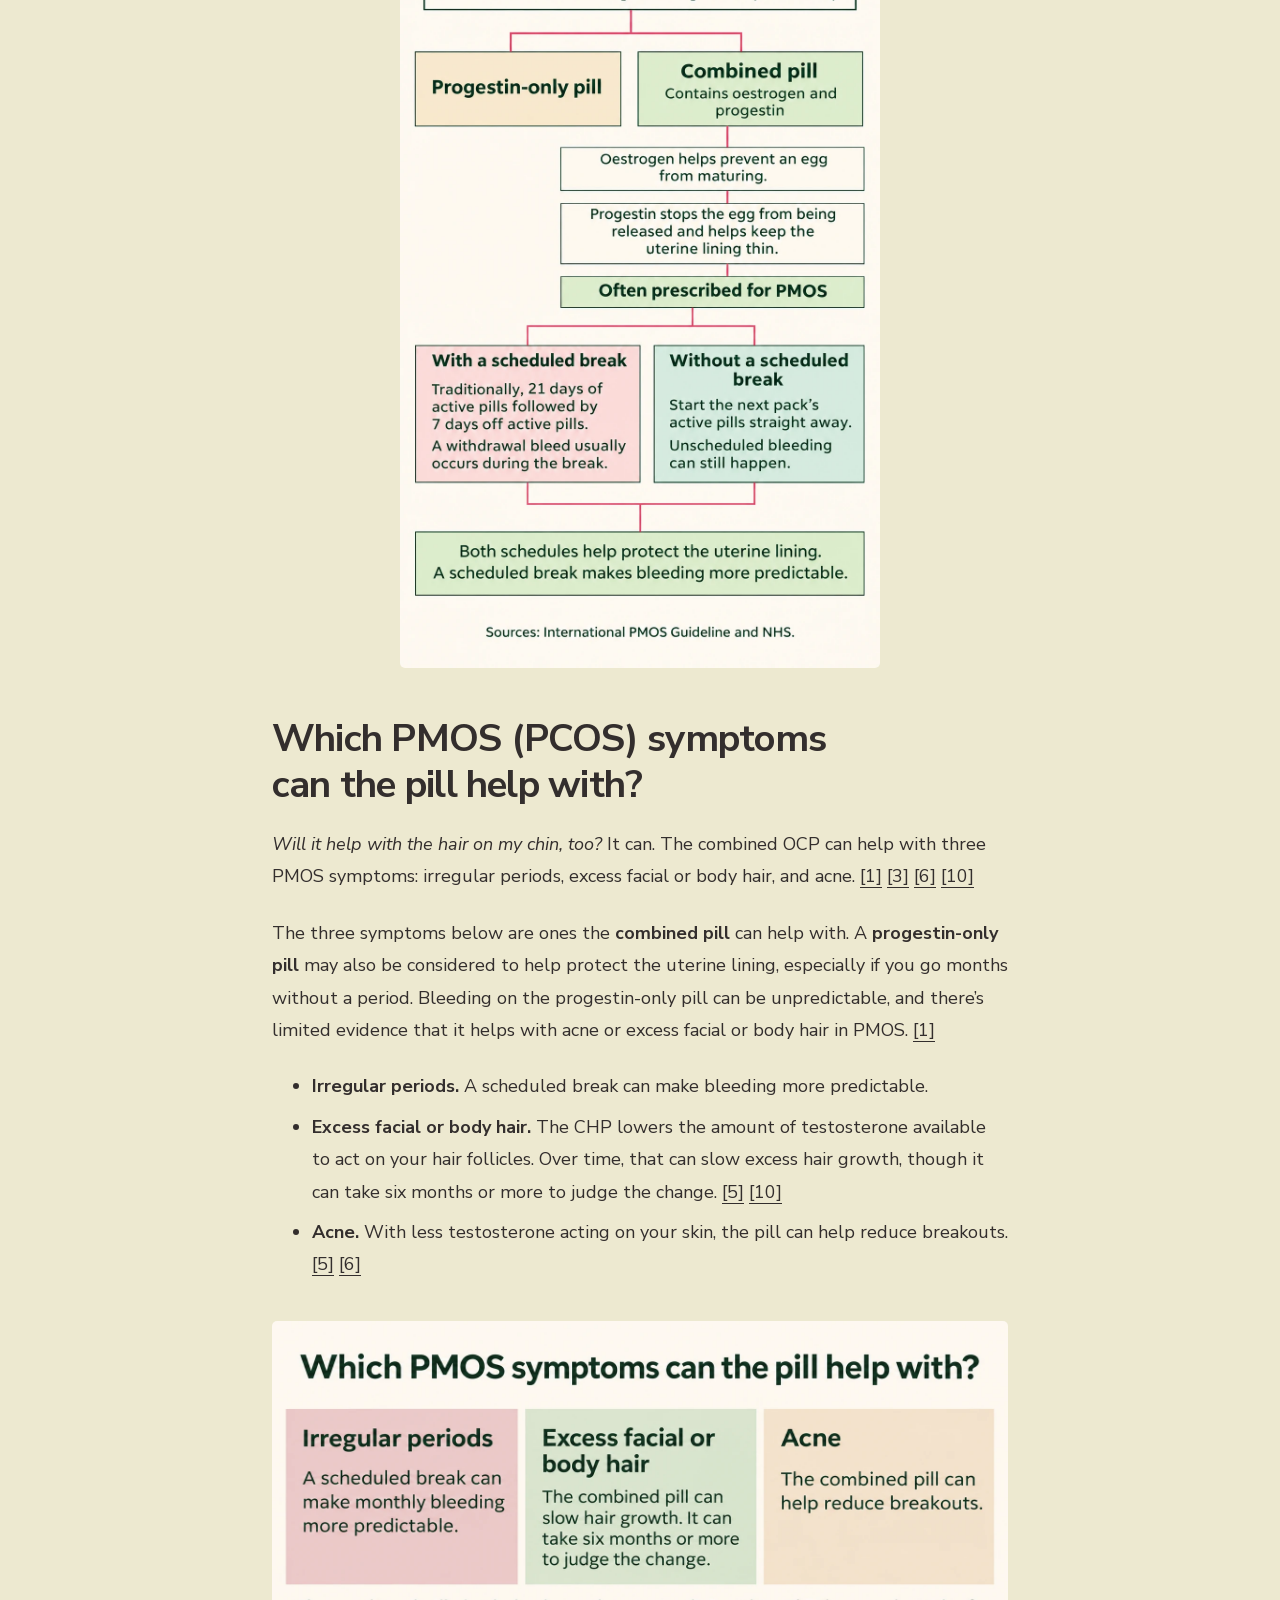
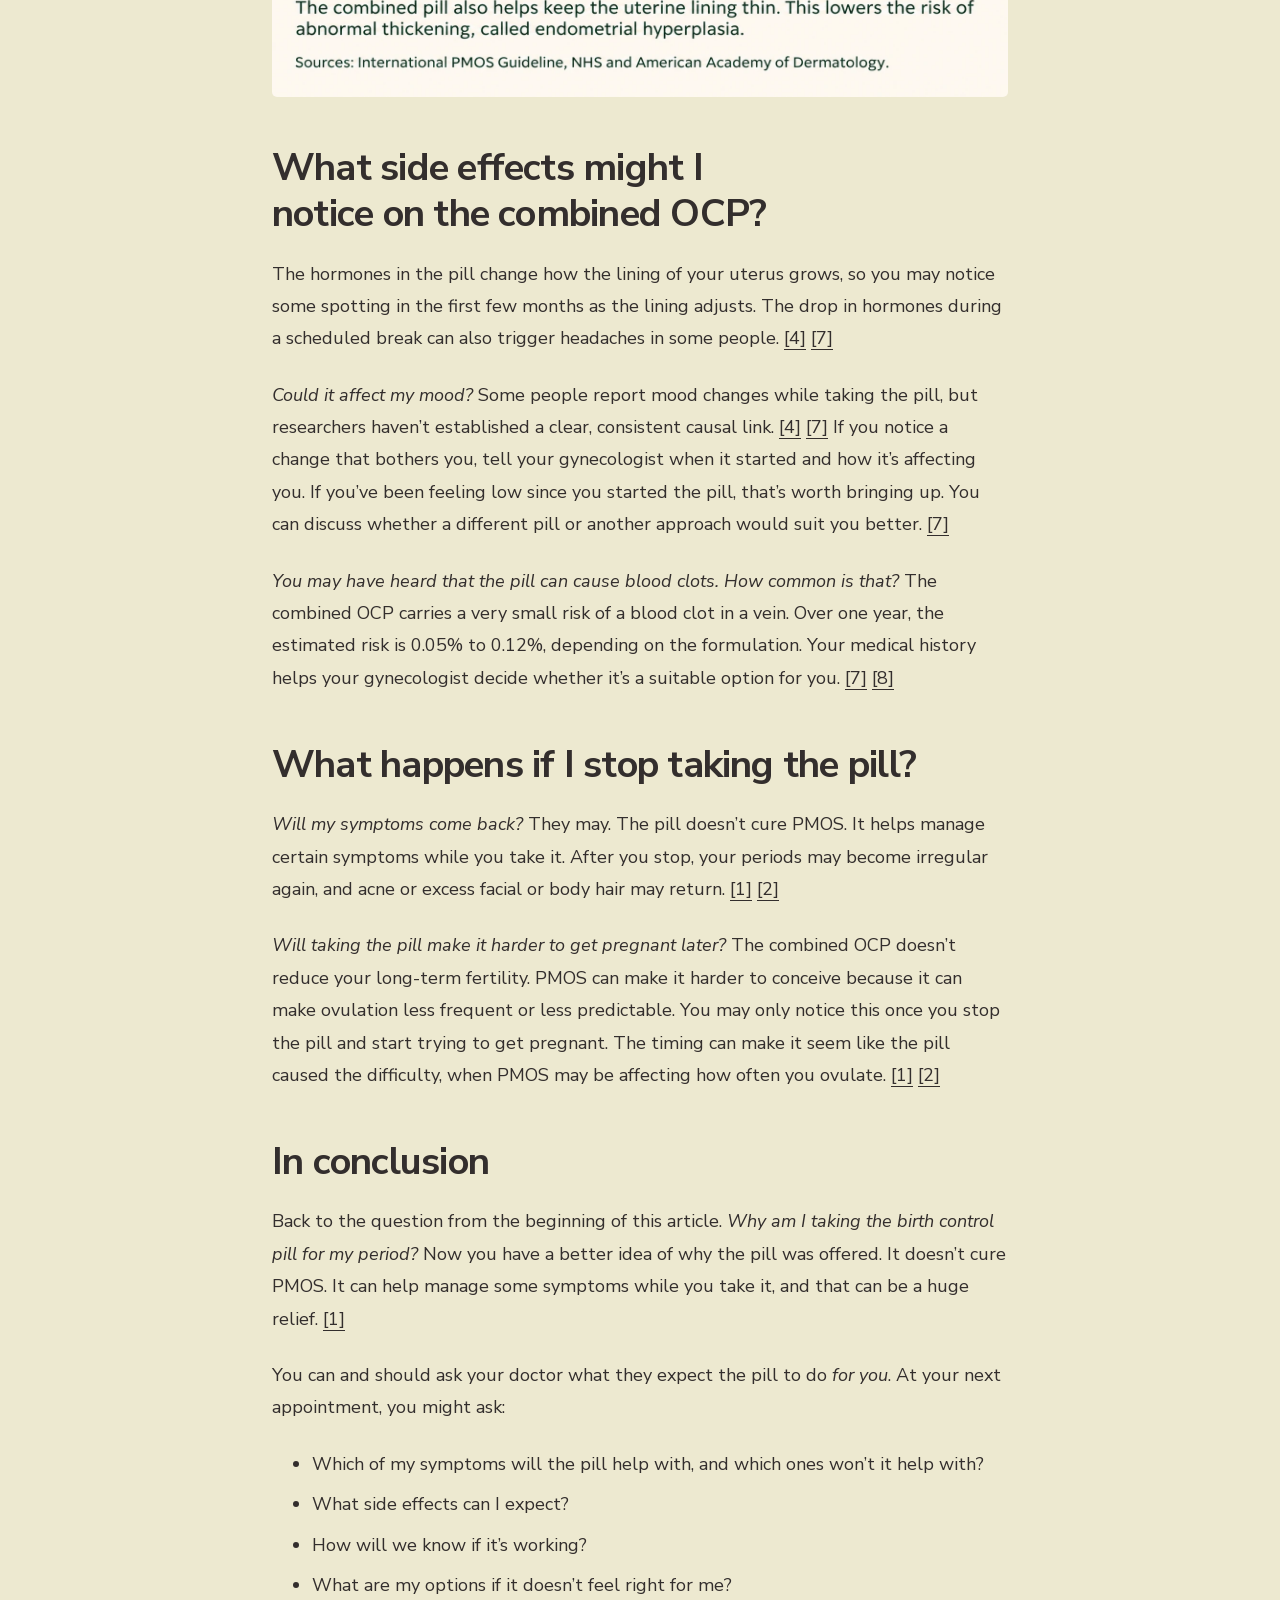
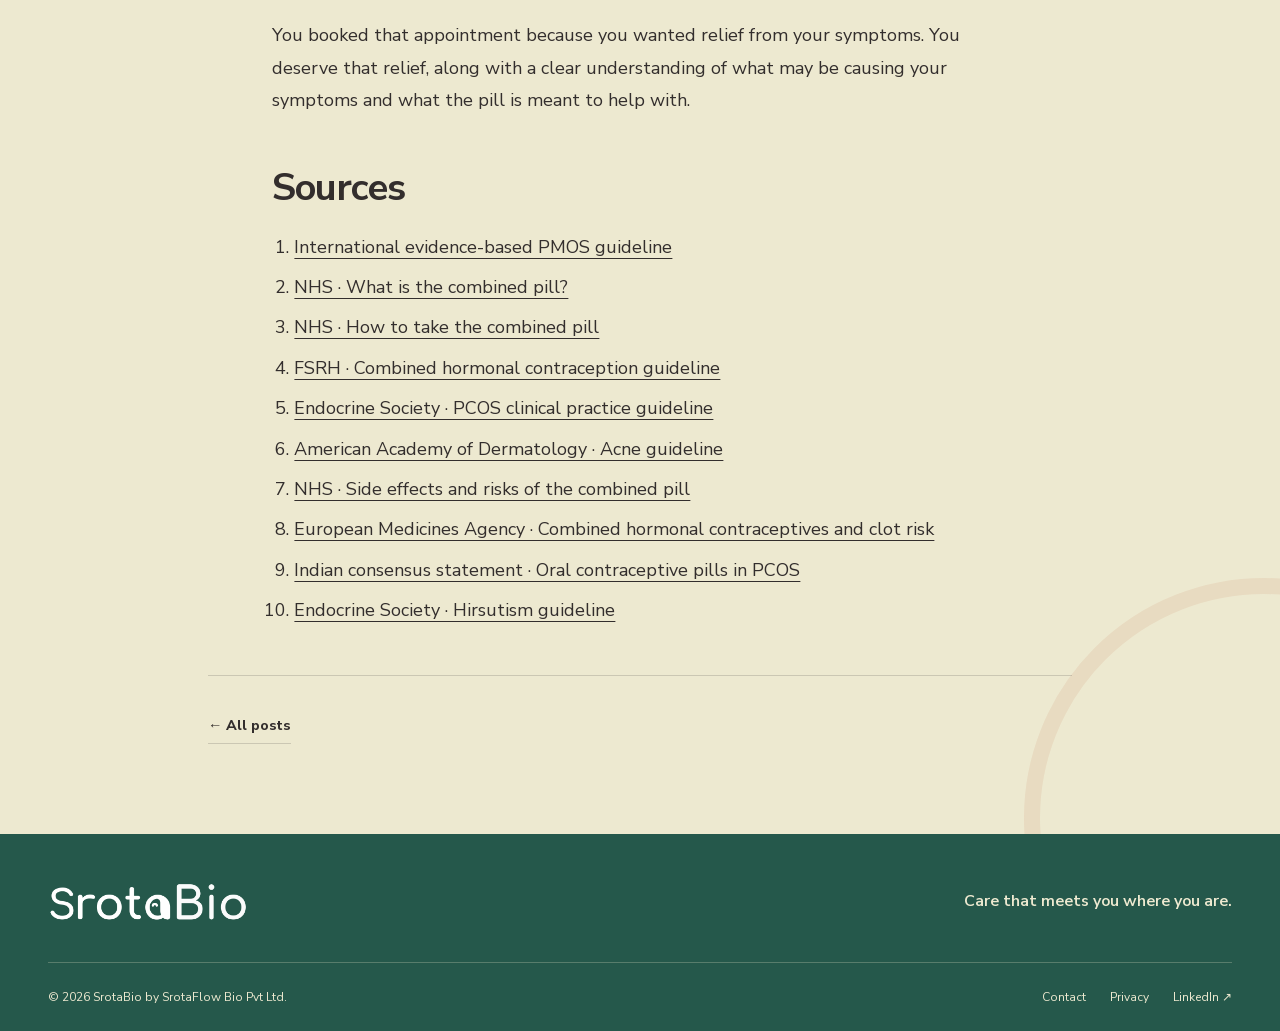
==== commit 300ac761: "Add clinician collaboration page to site navigation" ====
--- a/birth-control-pill-pmos-pcos/index.html
+++ b/birth-control-pill-pmos-pcos/index.html
@@ -80,10 +80,10 @@
 </head>
 <body class="blog-page">
 <a class="skip-link" href="#main">Skip to content</a>
-<header class="site-header wrap"><a class="brand" href="../index.html" aria-label="SrotaBio home"><img src="../assets/identity/srotabio-wordmark-light.png?v=20261113-2" width="728" height="146" alt="SrotaBio"></a>
+<header class="site-header wrap"><a class="brand" href="../" aria-label="SrotaBio home"><img src="../assets/identity/srotabio-wordmark-light.png?v=20261113-2" width="728" height="146" alt="SrotaBio"></a>
 <button class="menu-toggle" aria-expanded="false" aria-controls="navigation">Menu <span aria-hidden="true">+</span>
 </button>
-<nav id="navigation" aria-label="Main navigation"><a href="../index.html">Home</a><a href="../experts.html">Our Experts</a><a href="../blog.html" aria-current="location">Blog</a><a href="../contact.html">Contact</a>
+<nav id="navigation" aria-label="Main navigation"><a href="../">Home</a><a href="../experts.html">Our Experts</a><a href="../blog.html" aria-current="location">Blog</a><a href="../clinicians.html">For Clinicians</a><a href="../contact.html">Contact</a>
 </nav>
 </header>
 <main id="main">
@@ -174,7 +174,7 @@
 </main>
 <footer class="site-footer">
 <div class="wrap">
-<div class="footer-top"><a class="brand" href="../index.html"><img src="../assets/identity/srotabio-wordmark-dark.png?v=20261113-2" width="728" height="146" alt="SrotaBio"></a>
+<div class="footer-top"><a class="brand" href="../"><img src="../assets/identity/srotabio-wordmark-dark.png?v=20261113-2" width="728" height="146" alt="SrotaBio"></a>
 <p>Care that meets you where you are.</p>
 </div>
 <div class="footer-bottom"><span>© <span id="year">2026</span> SrotaBio <span class="footer-legal">by SrotaFlow Bio Pvt Ltd.</span></span>
--- a/styles.css
+++ b/styles.css
@@ -1508,3 +1508,79 @@
 .company-details h2 { margin: 0 0 1rem; font-size: 1.25rem; }
 .company-details p { margin: 0 0 .75rem; }
 .company-details p:last-child { margin-bottom: 0; }
+
+.clinicians-main {
+  width:min(calc(100% - 2rem),42rem);
+  padding-block:clamp(2rem,5vw,3.25rem) clamp(3rem,6vw,5rem);
+}
+.clinicians-main > section + section {
+  margin-top:1.65rem;
+}
+.clinicians-main h1 {
+  max-width:22ch;
+  font-size:clamp(1.75rem,4.5vw,2.9rem);
+  line-height:1.2;
+  text-wrap:initial;
+  margin-bottom:.55rem;
+}
+.clinicians-main h2 {
+  font-size:1.2rem;
+  line-height:1.35;
+  margin-bottom:.35rem;
+}
+.clinicians-main p {
+  margin-bottom:0;
+}
+.clinicians-invitation {
+  color:var(--color-primary);
+  font-size:1.2rem;
+  font-weight:700;
+}
+.clinicians-inquiry {
+  background:color-mix(in srgb,var(--cream) 35%,var(--soft));
+  border-radius:1rem;
+  padding:clamp(1rem,3vw,1.5rem);
+}
+#clinicians-form {
+  display:grid;
+  gap:.75rem;
+  margin-top:.9rem;
+}
+.clinicians-contact-fields {
+  display:grid;
+  grid-template-columns:repeat(2,minmax(0,1fr));
+  gap:.75rem;
+}
+.clinicians-field label {
+  display:block;
+  margin-bottom:.2rem;
+  font-weight:700;
+}
+.clinicians-field input,.clinicians-field select {
+  width:100%;
+  min-width:0;
+  min-height:2.75rem;
+  padding:.45rem .6rem;
+  border:1px solid #928c81;
+  border-radius:5px;
+  background:var(--soft);
+  color:var(--iron);
+  font:inherit;
+}
+.clinicians-field [aria-invalid=true] {
+  border-color:var(--color-primary);
+}
+#clinicians-form .button {
+  justify-self:start;
+}
+#clinicians-form .form-status:empty {
+  display:none;
+}
+#clinicians-form .form-status[data-state=error] {
+  color:var(--color-primary);
+}
+@media (max-width:480px) {
+  .clinicians-contact-fields {
+    grid-template-columns:minmax(0,1fr);
+  }
+}
